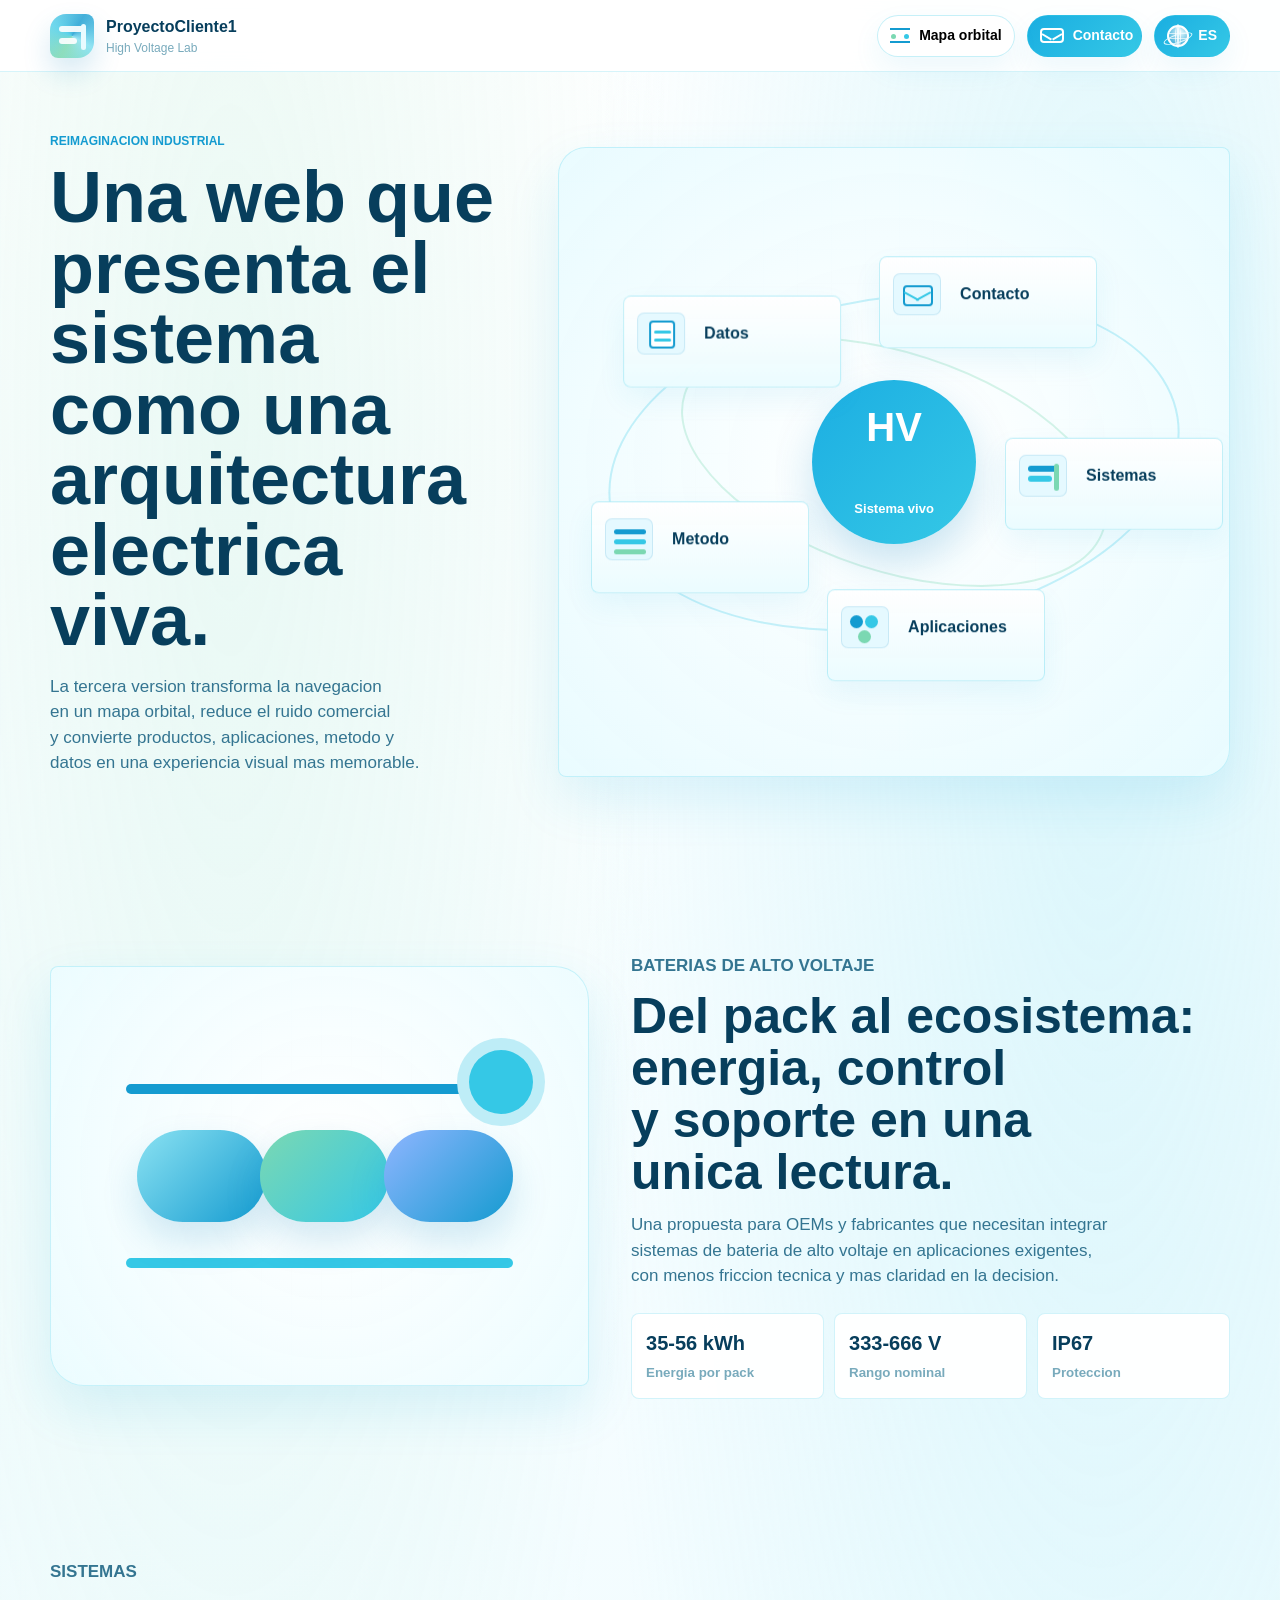
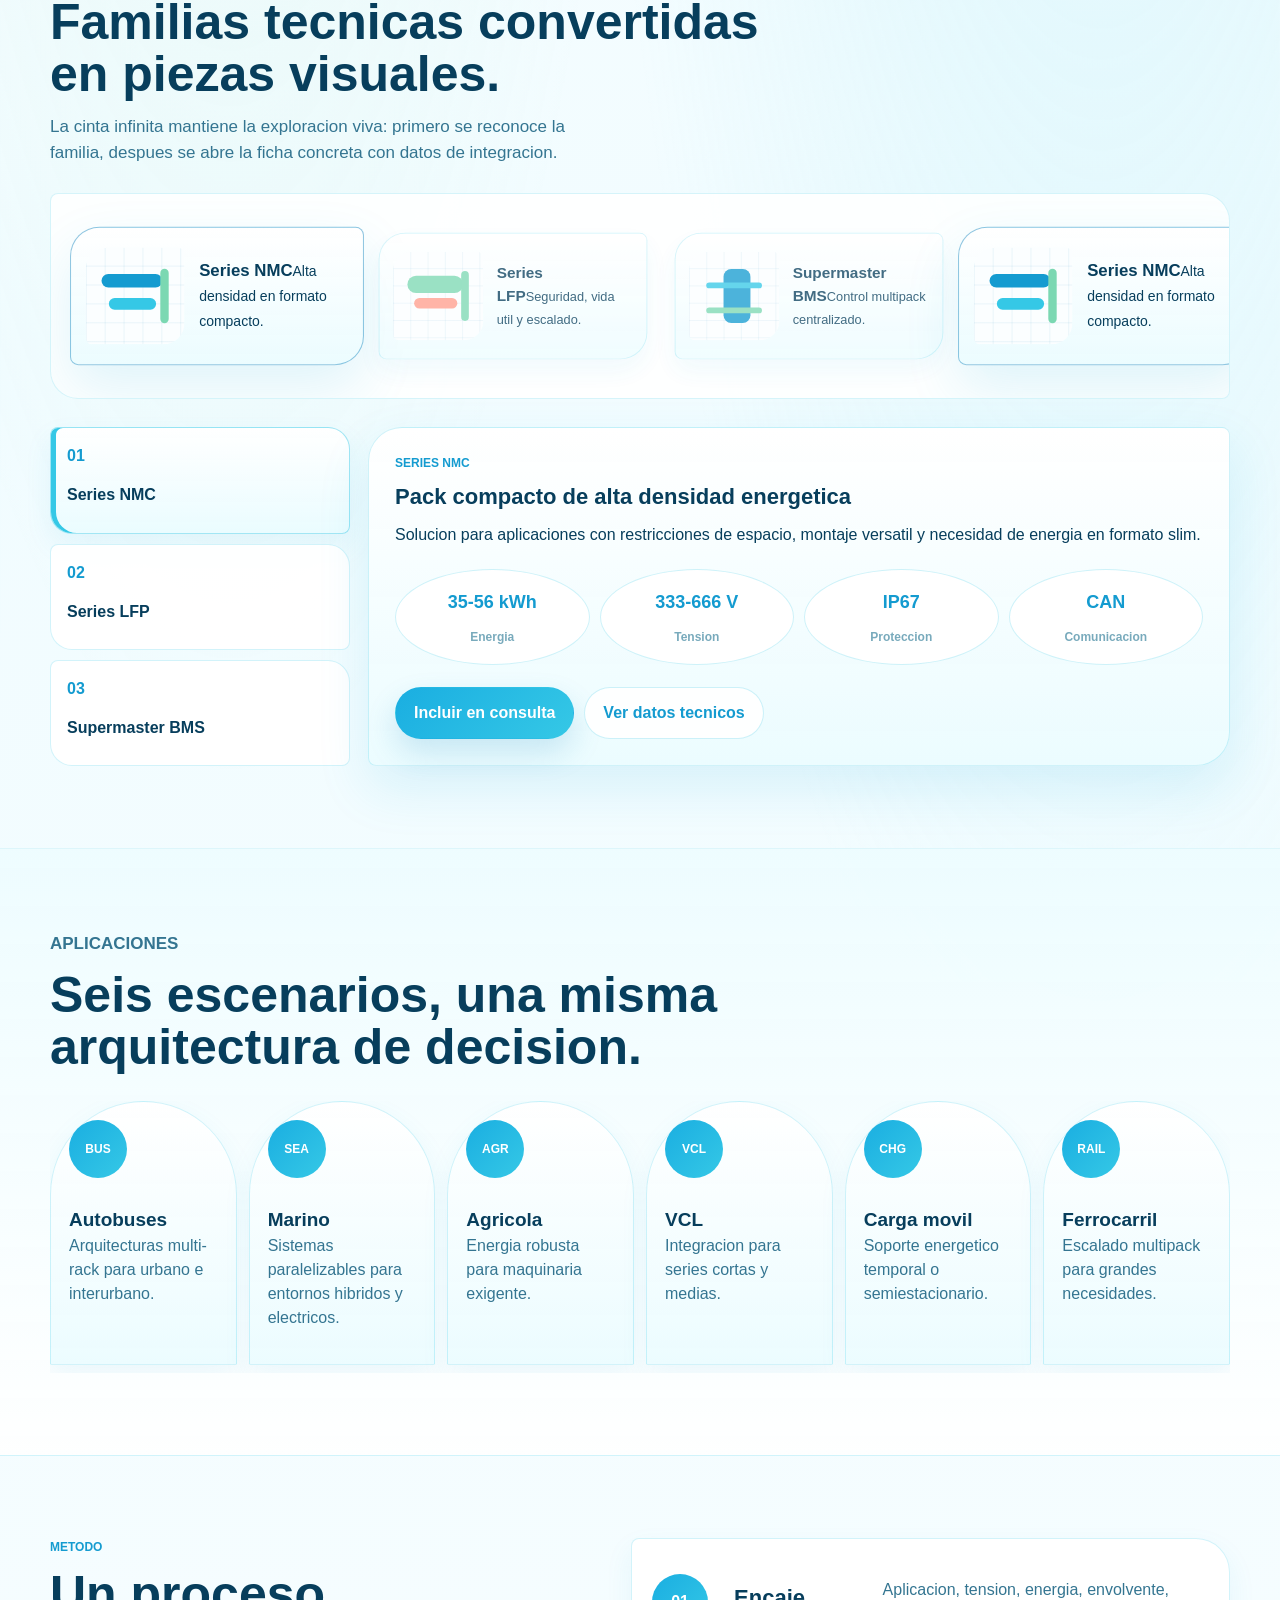
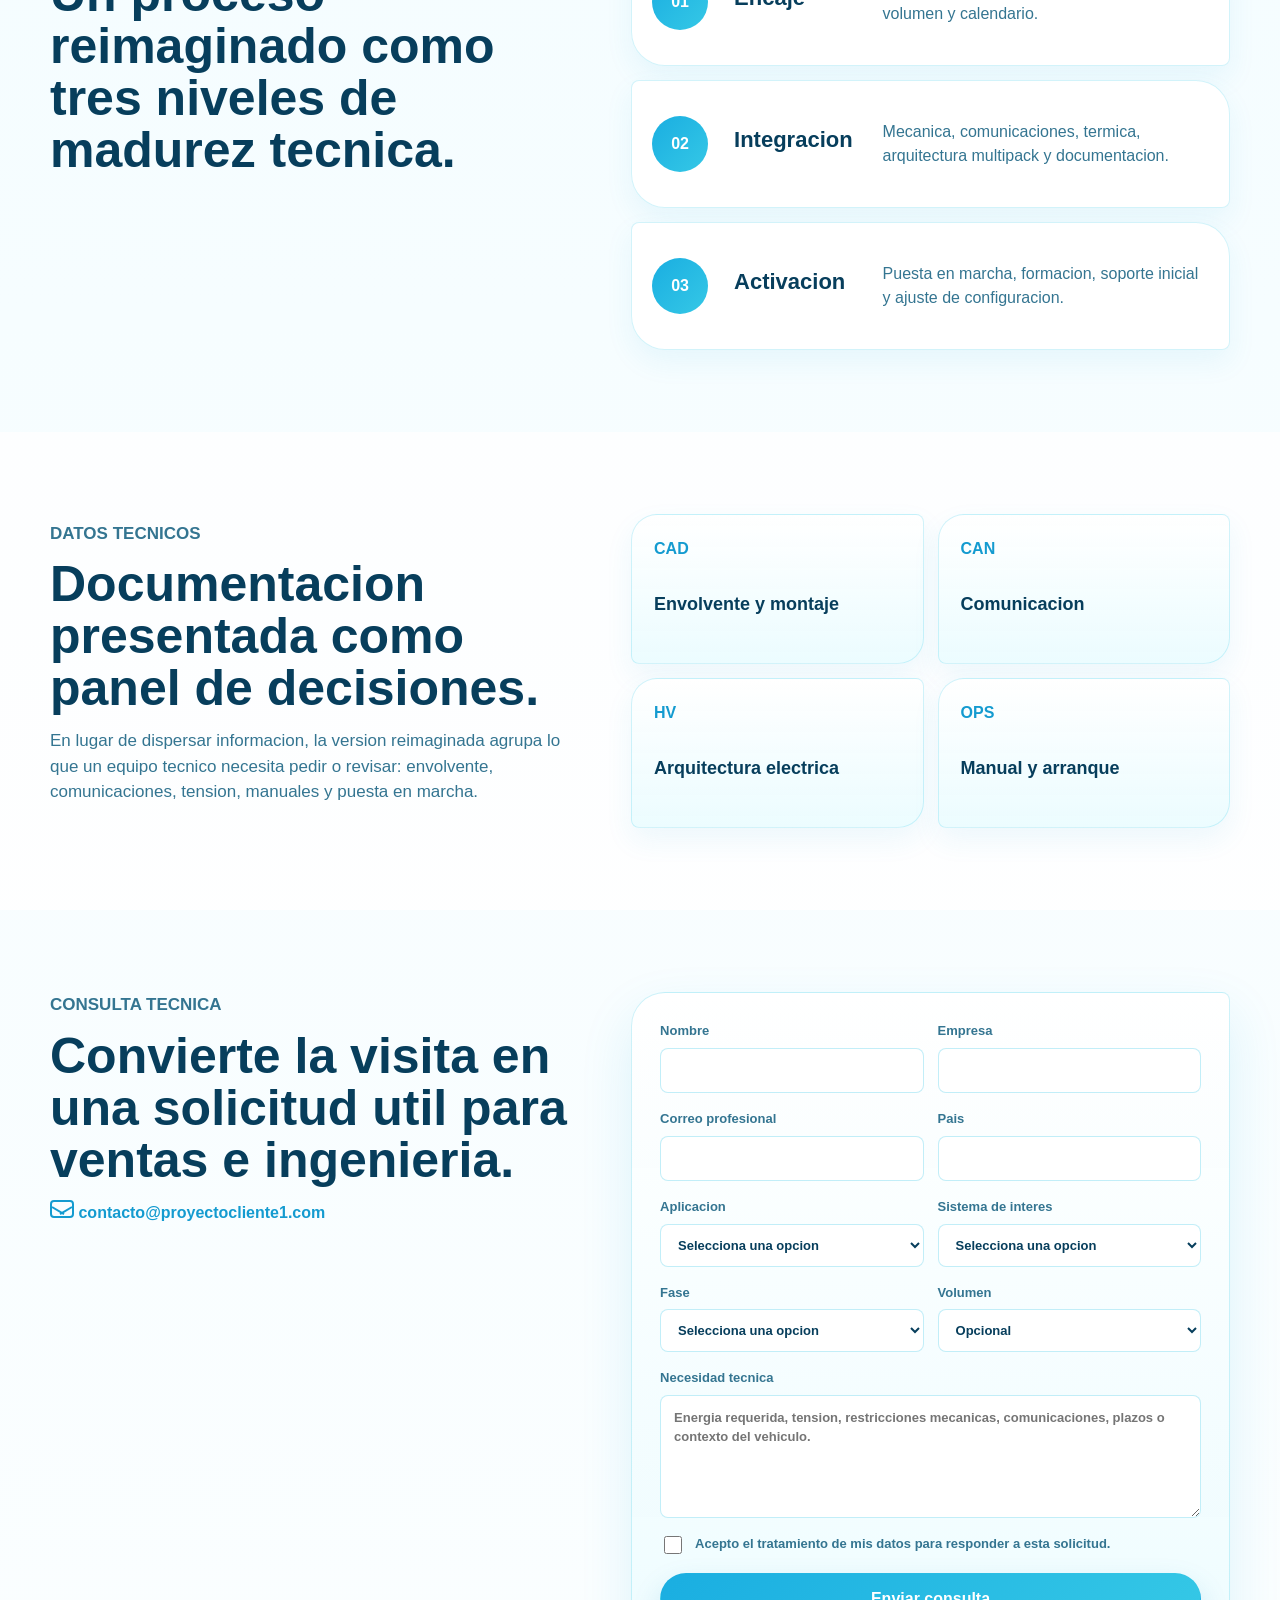
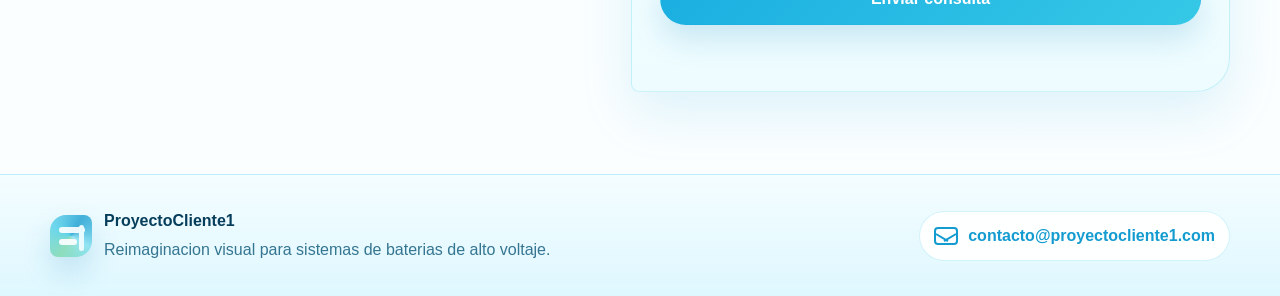
==== index.html @ 1d1fc483 "19/06/2026 - Version 3 WebReimaginacion clara e interactiva Implementacion de la tercera version rei" ====
<!doctype html>
<html lang="es">
  <head>
    <meta charset="utf-8">
    <meta name="viewport" content="width=device-width, initial-scale=1">
    <meta http-equiv="Content-Security-Policy" content="default-src 'self'; base-uri 'none'; object-src 'none'; frame-ancestors 'none'; script-src 'self'; style-src 'self'; img-src 'self' data:; connect-src 'none'; form-action 'self'; upgrade-insecure-requests">
    <meta name="referrer" content="strict-origin-when-cross-origin">
    <title>ProyectoCliente1 | Web reimaginada</title>
    <meta name="description" content="Reimaginacion visual de una web para sistemas de baterias de alto voltaje, aplicaciones industriales y soporte tecnico-comercial.">
    <link rel="stylesheet" href="styles.css">
  </head>
  <body>
    <header class="site-header">
      <a class="brand" href="#inicio" aria-label="ProyectoCliente1 inicio">
        <span class="brand-sigil" aria-hidden="true"><i></i><i></i><i></i></span>
        <span>
          <strong>ProyectoCliente1</strong>
          <small data-i18n="brand.claim">High Voltage Lab</small>
        </span>
      </a>

      <button class="menu-toggle" type="button" aria-expanded="false" aria-controls="main-nav" aria-label="Abrir menu">
        <span></span><span></span><span></span>
      </button>

      <nav id="main-nav" class="main-nav" aria-label="Navegacion principal">
        <div class="map-widget">
          <button class="map-button" type="button" aria-expanded="false" aria-controls="mini-map">
            <span class="map-mark" aria-hidden="true"></span>
            <span data-i18n="nav.map">Mapa orbital</span>
          </button>
          <div id="mini-map" class="mini-map" aria-label="Mapa orbital reducido">
            <span class="mini-core"><strong>HV</strong><small data-i18n="orbit.core">Sistema vivo</small></span>
            <span class="mini-ring" aria-hidden="true"></span>
            <a class="mini-node" href="#sistemas" data-mini="systems">
              <span class="node-icon icon-stack" aria-hidden="true"><i></i><i></i><i></i></span>
              <strong data-i18n="orbit.systems">Sistemas</strong>
              <small data-i18n="orbit.systemsText">Packs, control y energia.</small>
            </a>
            <a class="mini-node" href="#aplicaciones" data-mini="apps">
              <span class="node-icon icon-grid" aria-hidden="true"><i></i><i></i><i></i></span>
              <strong data-i18n="orbit.apps">Aplicaciones</strong>
              <small data-i18n="orbit.appsText">Sectores electrificados.</small>
            </a>
            <a class="mini-node" href="#metodo" data-mini="method">
              <span class="node-icon icon-flow" aria-hidden="true"><i></i><i></i><i></i></span>
              <strong data-i18n="orbit.method">Metodo</strong>
              <small data-i18n="orbit.methodText">Viabilidad e integracion.</small>
            </a>
            <a class="mini-node" href="#documentacion" data-mini="docs">
              <span class="node-icon icon-doc" aria-hidden="true"><i></i><i></i><i></i></span>
              <strong data-i18n="orbit.docs">Datos</strong>
              <small data-i18n="orbit.docsText">CAD, CAN y HV.</small>
            </a>
            <a class="mini-node" href="#contacto" data-mini="contact">
              <span class="node-icon icon-mail" aria-hidden="true"><i></i><i></i><i></i></span>
              <strong data-i18n="orbit.contact">Contacto</strong>
              <small data-i18n="orbit.contactText">Consulta cualificada.</small>
            </a>
          </div>
        </div>

        <a class="nav-mail" href="#contacto" aria-label="Contacto">
          <span class="mail-icon small" aria-hidden="true"></span>
          <span data-i18n="nav.contact">Contacto</span>
        </a>

        <div class="language-widget">
          <button class="language-button" type="button" aria-expanded="false" aria-controls="language-menu" aria-label="Seleccionar idioma">
            <span class="planet-icon" aria-hidden="true"></span>
            <span class="current-lang">ES</span>
          </button>
          <div id="language-menu" class="language-menu" role="menu">
            <button type="button" data-lang="es" role="menuitem">ES Espanol</button>
            <button type="button" data-lang="en" role="menuitem">EN English</button>
            <button type="button" data-lang="eu" role="menuitem">EU Euskara</button>
            <button type="button" data-lang="fr" role="menuitem">FR Francais</button>
          </div>
        </div>
      </nav>
    </header>

    <main>
      <section id="inicio" class="opening">
        <div class="section-shell opening-grid">
          <div class="opening-copy">
            <p class="eyebrow" data-i18n="opening.eyebrow">Reimaginacion industrial</p>
            <h1 data-i18n="opening.title">Una web que presenta el sistema como una arquitectura electrica viva.</h1>
            <p data-i18n="opening.text">La tercera version transforma la navegacion en un mapa orbital, reduce el ruido comercial y convierte productos, aplicaciones, metodo y datos en una experiencia visual mas memorable.</p>
          </div>
          <div class="orbit-map" aria-label="Orbita principal de navegacion">
            <span class="orbit-core"><strong>HV</strong><small data-i18n="orbit.core">Sistema vivo</small></span>
            <span class="orbit-ring ring-one" aria-hidden="true"></span>
            <span class="orbit-ring ring-two" aria-hidden="true"></span>
            <a class="orbit-node" href="#sistemas" data-orbit="systems">
              <span class="node-icon icon-stack" aria-hidden="true"><i></i><i></i><i></i></span>
              <strong data-i18n="orbit.systems">Sistemas</strong>
              <small data-i18n="orbit.systemsText">Packs, control y energia.</small>
            </a>
            <a class="orbit-node" href="#aplicaciones" data-orbit="apps">
              <span class="node-icon icon-grid" aria-hidden="true"><i></i><i></i><i></i></span>
              <strong data-i18n="orbit.apps">Aplicaciones</strong>
              <small data-i18n="orbit.appsText">Sectores electrificados.</small>
            </a>
            <a class="orbit-node" href="#metodo" data-orbit="method">
              <span class="node-icon icon-flow" aria-hidden="true"><i></i><i></i><i></i></span>
              <strong data-i18n="orbit.method">Metodo</strong>
              <small data-i18n="orbit.methodText">Viabilidad e integracion.</small>
            </a>
            <a class="orbit-node" href="#documentacion" data-orbit="docs">
              <span class="node-icon icon-doc" aria-hidden="true"><i></i><i></i><i></i></span>
              <strong data-i18n="orbit.docs">Datos</strong>
              <small data-i18n="orbit.docsText">CAD, CAN y HV.</small>
            </a>
            <a class="orbit-node" href="#contacto" data-orbit="contact">
              <span class="node-icon icon-mail" aria-hidden="true"><i></i><i></i><i></i></span>
              <strong data-i18n="orbit.contact">Contacto</strong>
              <small data-i18n="orbit.contactText">Consulta cualificada.</small>
            </a>
          </div>
        </div>
      </section>

      <section class="hero-lab">
        <div class="section-shell lab-grid">
          <div class="lab-visual" aria-hidden="true">
            <span class="beam beam-a"></span>
            <span class="beam beam-b"></span>
            <span class="cell cell-a"></span>
            <span class="cell cell-b"></span>
            <span class="cell cell-c"></span>
            <span class="control-halo"></span>
          </div>
          <div class="lab-copy">
            <p class="eyebrow" data-i18n="hero.eyebrow">Baterias de alto voltaje</p>
            <h2 data-i18n="hero.title">Del pack al ecosistema: energia, control y soporte en una unica lectura.</h2>
            <p data-i18n="hero.text">Una propuesta para OEMs y fabricantes que necesitan integrar sistemas de bateria de alto voltaje en aplicaciones exigentes, con menos friccion tecnica y mas claridad en la decision.</p>
            <div class="metric-strip">
              <span><strong>35-56 kWh</strong><small data-i18n="metric.energy">Energia por pack</small></span>
              <span><strong>333-666 V</strong><small data-i18n="metric.voltage">Rango nominal</small></span>
              <span><strong>IP67</strong><small data-i18n="metric.protection">Proteccion</small></span>
            </div>
          </div>
        </div>
      </section>

      <section id="sistemas" class="section-shell section-block systems-section">
        <div class="section-heading">
          <p class="eyebrow" data-i18n="systems.eyebrow">Sistemas</p>
          <h2 data-i18n="systems.title">Familias tecnicas convertidas en piezas visuales.</h2>
          <p data-i18n="systems.text">La cinta infinita mantiene la exploracion viva: primero se reconoce la familia, despues se abre la ficha concreta con datos de integracion.</p>
        </div>

        <div class="ribbon-shell">
          <div class="product-ribbon" aria-label="Cinta infinita de sistemas">
            <article class="ribbon-card is-active" data-product="nmc" tabindex="0">
              <span class="ribbon-visual visual-nmc" aria-hidden="true"><i></i><i></i><i></i></span>
              <div><strong>Series NMC</strong><small data-i18n="ribbon.nmc">Alta densidad en formato compacto.</small></div>
            </article>
            <article class="ribbon-card" data-product="lfp" tabindex="0">
              <span class="ribbon-visual visual-lfp" aria-hidden="true"><i></i><i></i><i></i></span>
              <div><strong>Series LFP</strong><small data-i18n="ribbon.lfp">Seguridad, vida util y escalado.</small></div>
            </article>
            <article class="ribbon-card" data-product="bms" tabindex="0">
              <span class="ribbon-visual visual-bms" aria-hidden="true"><i></i><i></i><i></i></span>
              <div><strong>Supermaster BMS</strong><small data-i18n="ribbon.bms">Control multipack centralizado.</small></div>
            </article>
          </div>
        </div>

        <div class="system-console">
          <div class="console-tabs" role="tablist" aria-label="Seleccion de sistema">
            <button class="console-tab is-active" type="button" data-product="nmc"><span>01</span><strong>Series NMC</strong></button>
            <button class="console-tab" type="button" data-product="lfp"><span>02</span><strong>Series LFP</strong></button>
            <button class="console-tab" type="button" data-product="bms"><span>03</span><strong>Supermaster BMS</strong></button>
          </div>
          <article class="console-detail" aria-live="polite">
            <p class="tag" data-product-detail="tag">Series NMC</p>
            <h3 data-product-detail="title">Pack compacto de alta densidad energetica</h3>
            <p data-product-detail="summary">Solucion para aplicaciones con restricciones de espacio, montaje versatil y necesidad de energia en formato slim.</p>
            <div class="spec-orbits" data-product-detail="specs"></div>
            <div class="console-actions">
              <button class="button primary" type="button" data-add-product data-i18n="systems.add">Incluir en consulta</button>
              <a class="button ghost" href="#documentacion" data-i18n="systems.docs">Ver datos tecnicos</a>
            </div>
          </article>
        </div>
      </section>

      <section id="aplicaciones" class="section-block application-wave">
        <div class="section-shell">
          <div class="section-heading">
            <p class="eyebrow" data-i18n="apps.eyebrow">Aplicaciones</p>
            <h2 data-i18n="apps.title">Seis escenarios, una misma arquitectura de decision.</h2>
          </div>
          <div class="application-lanes">
            <article><span>BUS</span><strong data-i18n="apps.busTitle">Autobuses</strong><p data-i18n="apps.busText">Arquitecturas multi-rack para urbano e interurbano.</p></article>
            <article><span>SEA</span><strong data-i18n="apps.seaTitle">Marino</strong><p data-i18n="apps.seaText">Sistemas paralelizables para entornos hibridos y electricos.</p></article>
            <article><span>AGR</span><strong data-i18n="apps.agrTitle">Agricola</strong><p data-i18n="apps.agrText">Energia robusta para maquinaria exigente.</p></article>
            <article><span>VCL</span><strong data-i18n="apps.vclTitle">VCL</strong><p data-i18n="apps.vclText">Integracion para series cortas y medias.</p></article>
            <article><span>CHG</span><strong data-i18n="apps.chargeTitle">Carga movil</strong><p data-i18n="apps.chargeText">Soporte energetico temporal o semiestacionario.</p></article>
            <article><span>RAIL</span><strong data-i18n="apps.railTitle">Ferrocarril</strong><p data-i18n="apps.railText">Escalado multipack para grandes necesidades.</p></article>
          </div>
        </div>
      </section>

      <section id="metodo" class="section-shell section-block method-section">
        <div class="method-copy">
          <p class="eyebrow" data-i18n="method.eyebrow">Metodo</p>
          <h2 data-i18n="method.title">Un proceso reimaginado como tres niveles de madurez tecnica.</h2>
        </div>
        <div class="method-stack">
          <article><span>01</span><h3 data-i18n="method.oneTitle">Encaje</h3><p data-i18n="method.oneText">Aplicacion, tension, energia, envolvente, volumen y calendario.</p></article>
          <article><span>02</span><h3 data-i18n="method.twoTitle">Integracion</h3><p data-i18n="method.twoText">Mecanica, comunicaciones, termica, arquitectura multipack y documentacion.</p></article>
          <article><span>03</span><h3 data-i18n="method.threeTitle">Activacion</h3><p data-i18n="method.threeText">Puesta en marcha, formacion, soporte inicial y ajuste de configuracion.</p></article>
        </div>
      </section>

      <section id="documentacion" class="section-block docs-lab">
        <div class="section-shell docs-grid">
          <div>
            <p class="eyebrow" data-i18n="docs.eyebrow">Datos tecnicos</p>
            <h2 data-i18n="docs.title">Documentacion presentada como panel de decisiones.</h2>
            <p data-i18n="docs.text">En lugar de dispersar informacion, la version reimaginada agrupa lo que un equipo tecnico necesita pedir o revisar: envolvente, comunicaciones, tension, manuales y puesta en marcha.</p>
          </div>
          <div class="data-panel">
            <article><span>CAD</span><strong data-i18n="docs.cad">Envolvente y montaje</strong></article>
            <article><span>CAN</span><strong data-i18n="docs.can">Comunicacion</strong></article>
            <article><span>HV</span><strong data-i18n="docs.hv">Arquitectura electrica</strong></article>
            <article><span>OPS</span><strong data-i18n="docs.ops">Manual y arranque</strong></article>
          </div>
        </div>
      </section>

      <section id="contacto" class="section-shell section-block contact-lab">
        <div class="contact-intro">
          <p class="eyebrow" data-i18n="contact.eyebrow">Consulta tecnica</p>
          <h2 data-i18n="contact.title">Convierte la visita en una solicitud util para ventas e ingenieria.</h2>
          <a class="direct-mail" href="https://mail.google.com/mail/?view=cm&fs=1&to=contacto@proyectocliente1.com&su=Consulta%20tecnica%20ProyectoCliente1" target="_blank" rel="noopener noreferrer" aria-label="Abrir correo directo">
            <span class="mail-icon" aria-hidden="true"></span>
            <span>contacto@proyectocliente1.com</span>
          </a>
        </div>
        <form class="lead-form" action="#" method="post" accept-charset="UTF-8" novalidate>
          <label class="honeypot-field" aria-hidden="true" tabindex="-1"><span>No rellenar</span><input type="text" name="website" autocomplete="off" tabindex="-1"></label>
          <div class="form-row">
            <label><span data-i18n="form.name">Nombre</span><input type="text" name="name" autocomplete="name" minlength="2" maxlength="80" spellcheck="false" required></label>
            <label><span data-i18n="form.company">Empresa</span><input type="text" name="company" autocomplete="organization" minlength="2" maxlength="120" spellcheck="false" required></label>
          </div>
          <div class="form-row">
            <label><span data-i18n="form.email">Correo profesional</span><input type="email" name="email" autocomplete="email" inputmode="email" maxlength="160" spellcheck="false" required></label>
            <label><span data-i18n="form.country">Pais</span><input type="text" name="country" autocomplete="country-name" maxlength="80" spellcheck="false"></label>
          </div>
          <div class="form-row">
            <label><span data-i18n="form.application">Aplicacion</span><select name="application" required><option value="" data-i18n="form.select">Selecciona una opcion</option><option value="bus" data-i18n="option.bus">Autobuses</option><option value="sea" data-i18n="option.sea">Marino</option><option value="agr" data-i18n="option.agr">Agricola</option><option value="vcl" data-i18n="option.vcl">Vehiculos comerciales ligeros</option><option value="charge" data-i18n="option.charge">Carga movil</option><option value="rail" data-i18n="option.rail">Ferrocarril</option><option value="unknown" data-i18n="option.unknown">A definir</option></select></label>
            <label><span data-i18n="form.product">Sistema de interes</span><select name="product" required><option value="" data-i18n="form.select">Selecciona una opcion</option><option value="nmc">Series NMC</option><option value="lfp">Series LFP</option><option value="bms">Supermaster BMS</option><option value="system" data-i18n="option.system">Sistema completo</option><option value="compare" data-i18n="option.compare">Comparar alternativas</option></select></label>
          </div>
          <div class="form-row">
            <label><span data-i18n="form.stage">Fase</span><select name="stage" required><option value="" data-i18n="form.select">Selecciona una opcion</option><option value="quote" data-i18n="option.quote">Presupuesto inicial</option><option value="design" data-i18n="option.design">Diseno de integracion</option><option value="validation" data-i18n="option.validation">Validacion tecnica</option><option value="purchase" data-i18n="option.purchase">Compra o industrializacion</option></select></label>
            <label><span data-i18n="form.volume">Volumen</span><select name="volume"><option value="" data-i18n="form.optional">Opcional</option><option value="prototype" data-i18n="option.prototype">Prototipo</option><option value="short" data-i18n="option.short">Serie corta</option><option value="medium" data-i18n="option.medium">Serie media</option><option value="open" data-i18n="option.open">A definir</option></select></label>
          </div>
          <label><span data-i18n="form.message">Necesidad tecnica</span><textarea name="message" rows="5" maxlength="1400" data-i18n-placeholder="form.placeholder" placeholder="Energia requerida, tension, restricciones mecanicas, comunicaciones, plazos o contexto del vehiculo." spellcheck="true"></textarea></label>
          <label class="check-row"><input type="checkbox" name="privacy" value="accepted" required><span data-i18n="form.privacy">Acepto el tratamiento de mis datos para responder a esta solicitud.</span></label>
          <button class="button primary full" type="submit" data-i18n="form.submit">Enviar consulta</button>
          <p class="form-feedback" role="status" aria-live="polite"></p>
        </form>
      </section>
    </main>

    <footer class="site-footer">
      <div class="section-shell footer-inner">
        <div class="footer-brand"><span class="brand-sigil small" aria-hidden="true"><i></i><i></i><i></i></span><div><strong>ProyectoCliente1</strong><p data-i18n="footer.text">Reimaginacion visual para sistemas de baterias de alto voltaje.</p></div></div>
        <a class="footer-mail" href="https://mail.google.com/mail/?view=cm&fs=1&to=contacto@proyectocliente1.com&su=Consulta%20tecnica%20ProyectoCliente1" target="_blank" rel="noopener noreferrer" aria-label="Contacto directo por correo"><span class="mail-icon" aria-hidden="true"></span><span>contacto@proyectocliente1.com</span></a>
      </div>
    </footer>

    <button class="scroll-top" type="button" aria-label="Volver al inicio">
      <svg viewBox="0 0 24 24" aria-hidden="true" focusable="false"><path d="M12 5l-7 7h4v7h6v-7h4l-7-7z"></path></svg>
    </button>

    <script src="app.js"></script>
  </body>
</html>
---- styles.css ----
:root {
  --ink: #073e5c;
  --ink-soft: #347591;
  --muted: #78aabc;
  --sky: #e8fbff;
  --ice: #fbfeff;
  --white: #ffffff;
  --line: #d2f2fb;
  --cyan: #35c8e6;
  --cyan-2: #8be2f2;
  --blue: #149bd0;
  --mint: #7bd8b2;
  --coral: #ff9d8c;
  --violet: #8fb5ff;
  --shadow: 0 22px 52px rgba(34, 169, 214, 0.13);
  --soft-shadow: 0 12px 28px rgba(34, 169, 214, 0.08);
  --radius: 8px;
}

* {
  box-sizing: border-box;
}

html {
  color-scheme: light;
  scroll-behavior: smooth;
  background: #fbfeff;
  -webkit-font-smoothing: antialiased;
  -moz-osx-font-smoothing: grayscale;
}

body {
  margin: 0;
  color: var(--ink);
  background-color: #fbfeff;
  background:
    radial-gradient(ellipse at 18% 8%, rgba(123, 216, 178, 0.14), transparent 30%),
    radial-gradient(ellipse at 86% 12%, rgba(139, 226, 242, 0.28), transparent 34%),
    linear-gradient(180deg, #ffffff 0%, #f1fcff 38%, #fbfeff 100%);
  font-family: Arial, Helvetica, sans-serif;
  line-height: 1.5;
}

a {
  color: inherit;
  text-decoration: none;
}

button,
input,
select,
textarea {
  font: inherit;
}

.section-shell {
  width: min(1180px, calc(100% - 40px));
  margin: 0 auto;
}

.site-header {
  position: sticky;
  top: 0;
  z-index: 30;
  display: flex;
  align-items: center;
  justify-content: space-between;
  min-height: 72px;
  padding: 0 max(20px, calc((100vw - 1180px) / 2));
  background: rgba(255, 255, 255, 0.94);
  border-bottom: 1px solid rgba(53, 200, 230, 0.2);
  backdrop-filter: blur(18px);
}

.brand,
.main-nav,
.nav-mail,
.map-button,
.language-button,
.footer-brand,
.footer-mail {
  display: inline-flex;
  align-items: center;
}

.brand {
  gap: 12px;
  min-width: 238px;
}

.brand strong,
.brand small {
  display: block;
}

.brand small {
  color: var(--muted);
  font-size: 12px;
}

.brand-sigil {
  position: relative;
  flex: 0 0 44px;
  width: 44px;
  height: 44px;
  overflow: hidden;
  background:
    linear-gradient(135deg, rgba(255, 255, 255, 0.34), transparent),
    conic-gradient(from 210deg, var(--mint), var(--cyan), var(--blue), var(--cyan-2), var(--mint));
  border-radius: 16px 8px 16px 8px;
  box-shadow: 0 14px 28px rgba(21, 133, 189, 0.18);
}

.brand-sigil.small {
  flex-basis: 42px;
  width: 42px;
  height: 42px;
}

.brand-sigil i {
  position: absolute;
  display: block;
  background: rgba(255, 255, 255, 0.9);
  border-radius: 999px;
}

.brand-sigil i:nth-child(1) {
  left: 9px;
  top: 12px;
  width: 26px;
  height: 6px;
}

.brand-sigil i:nth-child(2) {
  left: 9px;
  top: 24px;
  width: 18px;
  height: 6px;
}

.brand-sigil i:nth-child(3) {
  right: 8px;
  top: 10px;
  width: 5px;
  height: 26px;
  background: #e9fbff;
}

.main-nav {
  gap: 12px;
  color: var(--ink-soft);
  font-size: 14px;
  font-weight: 900;
}

.menu-toggle {
  display: none;
  width: 42px;
  height: 42px;
  background: var(--white);
  border: 1px solid var(--line);
  border-radius: var(--radius);
}

.menu-toggle span {
  display: block;
  width: 18px;
  height: 2px;
  margin: 4px auto;
  background: var(--blue);
}

.map-widget,
.language-widget {
  position: relative;
}

.map-button,
.nav-mail,
.language-button {
  gap: 9px;
  min-height: 42px;
  padding: 9px 12px;
  background: rgba(255, 255, 255, 0.92);
  border: 1px solid rgba(53, 200, 230, 0.28);
  border-radius: 999px;
  box-shadow: var(--soft-shadow);
  cursor: pointer;
  font-weight: 900;
}

.nav-mail {
  color: var(--white);
  background: linear-gradient(135deg, #1aaee1, var(--cyan));
}

.map-mark {
  width: 20px;
  height: 15px;
  border: 2px solid var(--blue);
  border-right: 0;
  border-left: 0;
  position: relative;
}

.map-mark::before,
.map-mark::after {
  content: "";
  position: absolute;
  top: 4px;
  width: 5px;
  height: 5px;
  background: var(--mint);
  border-radius: 50%;
}

.map-mark::before {
  left: 1px;
}

.map-mark::after {
  right: 1px;
  background: var(--cyan);
}

.mini-map,
.language-menu {
  position: absolute;
  right: 0;
  top: 50px;
  display: none;
  background: rgba(255, 255, 255, 0.98);
  border: 1px solid rgba(53, 200, 230, 0.22);
  border-radius: var(--radius);
  box-shadow: var(--shadow);
}

.mini-map.is-open,
.language-menu.is-open {
  display: block;
}

.mini-map {
  width: min(520px, calc(100vw - 40px));
  height: 300px;
  overflow: hidden;
  background:
    radial-gradient(ellipse at center, rgba(255, 255, 255, 0.99), rgba(231, 250, 255, 0.98)),
    linear-gradient(90deg, rgba(53, 200, 230, 0.09) 1px, transparent 1px),
    linear-gradient(0deg, rgba(53, 200, 230, 0.09) 1px, transparent 1px);
  background-size: auto, 24px 24px, 24px 24px;
}

.mini-ring,
.orbit-ring {
  position: absolute;
  left: 50%;
  top: 50%;
  border: 2px solid rgba(53, 200, 230, 0.26);
  border-radius: 50%;
  transform: translate(-50%, -50%) rotate(-9deg);
}

.mini-ring {
  width: min(86%, 410px);
  height: 162px;
}

.mini-core,
.orbit-core {
  position: absolute;
  left: 50%;
  top: 50%;
  z-index: 2;
  display: grid;
  place-items: center;
  color: var(--white);
  background: linear-gradient(135deg, #1caee2, var(--cyan));
  border-radius: 50%;
  text-align: center;
  transform: translate(-50%, -50%);
  box-shadow: 0 18px 38px rgba(21, 133, 189, 0.22);
}

.mini-core {
  width: 76px;
  height: 76px;
  padding: 10px;
}

.mini-core strong,
.mini-core small,
.orbit-core strong,
.orbit-core small {
  display: block;
}

.mini-core strong {
  font-size: 22px;
  line-height: 1;
}

.mini-core small {
  font-size: 9px;
  font-weight: 800;
}

.mini-node,
.orbit-node {
  position: absolute;
  z-index: 3;
  left: 50%;
  top: 50%;
  display: grid;
  align-items: center;
  color: var(--ink);
  background: linear-gradient(180deg, rgba(255, 255, 255, 0.99), rgba(235, 252, 255, 0.98));
  border: 1px solid rgba(53, 200, 230, 0.28);
  border-radius: var(--radius);
  box-shadow: var(--soft-shadow);
  transform: translate(-50%, -50%) translate(var(--x, 0), var(--y, 0));
  transition-property: transform, box-shadow, border-color;
  transition-duration: 160ms;
  transition-timing-function: ease-out;
}

.mini-node {
  grid-template-columns: 38px minmax(0, 1fr);
  gap: 8px;
  width: 146px;
  min-height: 58px;
  padding: 8px;
  font-size: 12px;
}

.mini-node small,
.orbit-node small {
  grid-column: 1 / -1;
  max-height: 0;
  overflow: hidden;
  color: var(--ink-soft);
  opacity: 0;
  transition-property: max-height, opacity;
  transition-duration: 160ms;
  transition-timing-function: ease-out;
  font-weight: 700;
}

.mini-node:hover,
.mini-node:focus,
.orbit-node:hover,
.orbit-node:focus {
  border-color: rgba(21, 133, 189, 0.48);
  box-shadow: 0 22px 46px rgba(21, 133, 189, 0.18);
  outline: none;
}

.mini-node:hover,
.mini-node:focus {
  transform: translate(-50%, -50%) translate(var(--x, 0), var(--y, 0)) translateY(-2px) scale(1.03);
}

.orbit-node:hover,
.orbit-node:focus {
  transform: translate(-50%, -50%) translate(var(--x, 0), var(--y, 0)) translateY(-5px) scale(1.04);
}

.mini-node:hover small,
.mini-node:focus small {
  max-height: 46px;
  opacity: 1;
}

.orbit-node:hover small,
.orbit-node:focus small {
  max-height: 62px;
  opacity: 1;
}

.node-icon {
  position: relative;
  display: block;
  width: 48px;
  height: 42px;
  overflow: hidden;
  background: #e5f9ff;
  border: 1px solid rgba(21, 133, 189, 0.14);
  border-radius: 7px;
}

.mini-node .node-icon {
  width: 38px;
  height: 34px;
}

.node-icon i {
  position: absolute;
  display: block;
  border-radius: 999px;
}

.icon-stack i:nth-child(1) { left: 8px; top: 10px; width: 31px; height: 6px; background: var(--blue); }
.icon-stack i:nth-child(2) { left: 8px; top: 20px; width: 24px; height: 6px; background: var(--cyan); }
.icon-stack i:nth-child(3) { right: 7px; top: 8px; width: 5px; height: 27px; background: var(--mint); }
.icon-grid i { width: 13px; height: 13px; background: var(--blue); }
.icon-grid i:nth-child(1) { left: 8px; top: 8px; }
.icon-grid i:nth-child(2) { left: 23px; top: 8px; background: var(--cyan); }
.icon-grid i:nth-child(3) { left: 16px; top: 23px; background: var(--mint); }
.icon-flow i { left: 8px; width: 32px; height: 5px; background: var(--blue); }
.icon-flow i:nth-child(1) { top: 10px; }
.icon-flow i:nth-child(2) { top: 20px; background: var(--cyan); }
.icon-flow i:nth-child(3) { top: 30px; background: var(--mint); }
.icon-doc i:nth-child(1) { left: 11px; top: 7px; width: 26px; height: 28px; background: var(--white); border: 2px solid var(--blue); border-radius: 4px; }
.icon-doc i:nth-child(2), .icon-doc i:nth-child(3) { left: 16px; width: 17px; height: 3px; background: var(--cyan); }
.icon-doc i:nth-child(2) { top: 17px; }
.icon-doc i:nth-child(3) { top: 25px; }
.icon-mail i:nth-child(1) { left: 9px; top: 11px; width: 30px; height: 21px; border: 2px solid var(--blue); border-radius: 4px; }
.icon-mail i:nth-child(2), .icon-mail i:nth-child(3) { top: 17px; width: 17px; height: 2px; background: var(--cyan); }
.icon-mail i:nth-child(2) { left: 10px; transform: rotate(28deg); transform-origin: left center; }
.icon-mail i:nth-child(3) { right: 9px; transform: rotate(-28deg); transform-origin: right center; }

.language-button {
  color: var(--white);
  background: linear-gradient(135deg, #1aaee1, var(--cyan));
}

.planet-icon {
  position: relative;
  width: 22px;
  height: 22px;
  background:
    linear-gradient(90deg, transparent 45%, rgba(255, 255, 255, 0.78) 46% 54%, transparent 55%),
    linear-gradient(0deg, transparent 32%, rgba(255, 255, 255, 0.66) 33% 38%, transparent 39% 61%, rgba(255, 255, 255, 0.66) 62% 67%, transparent 68%),
    radial-gradient(circle at 62% 30%, #e8fbff, var(--blue));
  border: 2px solid var(--white);
  border-radius: 50%;
}

.planet-icon::before,
.planet-icon::after {
  content: "";
  position: absolute;
  border-radius: 50%;
}

.planet-icon::before {
  left: -6px;
  right: -6px;
  top: 7px;
  height: 7px;
  border: 1px solid rgba(232, 251, 255, 0.95);
  transform: rotate(-18deg);
}

.planet-icon::after {
  inset: -3px 6px;
  border: 1px solid rgba(255, 255, 255, 0.8);
}

.language-menu {
  min-width: 170px;
  padding: 8px;
}

.language-menu button {
  width: 100%;
  min-height: 38px;
  padding: 9px 12px;
  color: var(--ink-soft);
  background: transparent;
  border: 0;
  border-radius: 7px;
  cursor: pointer;
  text-align: left;
  font-weight: 900;
}

.language-menu button:hover,
.language-menu button:focus {
  background: var(--sky);
  outline: none;
}

.opening {
  padding: 42px 0 64px;
}

.opening-grid {
  display: grid;
  grid-template-columns: minmax(320px, 0.7fr) minmax(560px, 1fr);
  gap: 38px;
  align-items: center;
}

.opening-copy {
  padding: 18px 0;
}

.eyebrow {
  margin: 0 0 12px;
  color: var(--blue);
  font-size: 12px;
  font-weight: 900;
  letter-spacing: 0;
  text-transform: uppercase;
}

h1, h2, h3, p {
  margin-top: 0;
}

h1 {
  margin-bottom: 18px;
  font-size: clamp(42px, 6vw, 72px);
  line-height: 0.98;
}

h2 {
  margin-bottom: 14px;
  font-size: clamp(31px, 4vw, 50px);
  line-height: 1.04;
}

h3 {
  margin-bottom: 10px;
  font-size: 22px;
}

h1, h2, h3, .opening-copy p, .lab-copy p, .section-heading p {
  text-wrap: balance;
}

.opening-copy p:not(.eyebrow),
.lab-copy p,
.section-heading p,
.docs-grid p,
.contact-intro p {
  color: var(--ink-soft);
  font-size: 17px;
}

.orbit-map {
  position: relative;
  min-height: min(70vh, 660px);
  overflow: hidden;
  background:
    radial-gradient(ellipse at center, rgba(255,255,255,0.99), rgba(232,251,255,0.95)),
    linear-gradient(90deg, rgba(53, 200, 230, 0.08) 1px, transparent 1px),
    linear-gradient(0deg, rgba(53, 200, 230, 0.08) 1px, transparent 1px);
  background-size: auto, 34px 34px, 34px 34px;
  border: 1px solid rgba(53, 200, 230, 0.22);
  border-radius: 28px 8px 28px 8px;
  box-shadow: var(--shadow);
}

.ring-one {
  width: min(86%, 760px);
  height: 330px;
}

.ring-two {
  width: min(66%, 560px);
  height: 220px;
  transform: translate(-50%, -50%) rotate(18deg);
  border-color: rgba(123, 216, 178, 0.3);
}

.orbit-core {
  width: 164px;
  height: 164px;
}

.orbit-core strong {
  font-size: 40px;
  line-height: 1;
}

.orbit-core small {
  font-size: 13px;
  font-weight: 900;
}

.orbit-node {
  grid-template-columns: 56px minmax(0, 1fr);
  gap: 11px;
  width: 218px;
  min-height: 92px;
  padding: 13px;
}

.hero-lab,
.application-wave,
.docs-lab {
  padding: 78px 0;
}

.lab-grid,
.docs-grid,
.contact-lab,
.method-section {
  display: grid;
  grid-template-columns: minmax(360px, 0.9fr) minmax(0, 1fr);
  gap: 42px;
  align-items: center;
}

.lab-visual {
  position: relative;
  min-height: 420px;
  overflow: hidden;
  background:
    radial-gradient(circle at 52% 48%, rgba(255,255,255,0.99), rgba(235,252,255,0.94)),
    linear-gradient(90deg, rgba(53, 200, 230, 0.08) 1px, transparent 1px),
    linear-gradient(0deg, rgba(53, 200, 230, 0.08) 1px, transparent 1px);
  background-size: auto, 30px 30px, 30px 30px;
  border: 1px solid rgba(53, 200, 230, 0.22);
  border-radius: 8px 34px 8px 34px;
  box-shadow: var(--shadow);
}

.beam,
.cell,
.control-halo {
  position: absolute;
  display: block;
  border-radius: 999px;
}

.beam {
  left: 14%;
  width: 72%;
  height: 10px;
  background: var(--blue);
}

.beam-a { top: 28%; }
.beam-b { bottom: 28%; background: var(--cyan); }
.cell {
  top: 39%;
  width: 24%;
  height: 22%;
  background: linear-gradient(135deg, var(--cyan-2), var(--blue));
  box-shadow: 0 18px 36px rgba(21, 133, 189, 0.18);
}
.cell-a { left: 16%; }
.cell-b { left: 39%; background: linear-gradient(135deg, var(--mint), var(--cyan)); }
.cell-c { left: 62%; background: linear-gradient(135deg, var(--violet), var(--blue)); }
.control-halo {
  right: 8%;
  top: 17%;
  width: 88px;
  height: 88px;
  border: 12px solid rgba(255,255,255,0.68);
  background: var(--cyan);
}

.metric-strip {
  display: grid;
  grid-template-columns: repeat(3, minmax(0, 1fr));
  gap: 10px;
  margin-top: 24px;
}

.metric-strip span {
  display: grid;
  gap: 4px;
  min-height: 86px;
  padding: 14px;
  background: rgba(255,255,255,0.94);
  border: 1px solid rgba(53, 200, 230, 0.22);
  border-radius: var(--radius);
}

.metric-strip strong {
  font-size: 20px;
}

.metric-strip small {
  color: var(--muted);
  font-weight: 800;
}

.section-block {
  padding: 82px 0;
}

.section-heading {
  max-width: 820px;
  margin-bottom: 28px;
}

.ribbon-shell {
  overflow: hidden;
  margin-bottom: 28px;
  padding: 18px;
  background: rgba(255,255,255,0.88);
  border: 1px solid rgba(53, 200, 230, 0.2);
  border-radius: 8px 28px 8px 28px;
}

.product-ribbon {
  display: flex;
  gap: 16px;
  width: max-content;
  padding: 18px 8px;
  animation: ribbonMove 20s linear infinite;
  will-change: transform;
}

.ribbon-shell:hover .product-ribbon,
.ribbon-shell:focus-within .product-ribbon,
.product-ribbon.is-paused {
  animation-play-state: paused;
}

.ribbon-card {
  flex: 0 0 280px;
  display: grid;
  grid-template-columns: 94px 1fr;
  gap: 14px;
  align-items: center;
  min-height: 132px;
  padding: 14px;
  background: linear-gradient(180deg, rgba(255,255,255,0.99), rgba(235,252,255,0.96));
  border: 1px solid rgba(53, 200, 230, 0.24);
  border-radius: 28px 8px 28px 8px;
  box-shadow: var(--soft-shadow);
  cursor: pointer;
  opacity: 0.76;
  transform: scale(0.96);
  transition-property: transform, opacity, border-color, box-shadow;
  transition-duration: 170ms;
  transition-timing-function: ease-out;
}

.ribbon-card.is-active,
.ribbon-card:hover,
.ribbon-card:focus {
  opacity: 1;
  border-color: rgba(21, 133, 189, 0.46);
  box-shadow: var(--shadow);
  outline: none;
  transform: scale(1.05);
}

.ribbon-visual {
  position: relative;
  height: 92px;
  background:
    linear-gradient(90deg, rgba(21, 133, 189, 0.08) 1px, transparent 1px),
    linear-gradient(0deg, rgba(21, 133, 189, 0.08) 1px, transparent 1px),
    var(--ice);
  background-size: 18px 18px;
  border-radius: 20px 6px 20px 6px;
}

.ribbon-visual i {
  position: absolute;
  display: block;
  border-radius: 999px;
}

.visual-nmc i:nth-child(1), .visual-lfp i:nth-child(1) { left: 15px; top: 25px; width: 58px; height: 13px; background: var(--blue); }
.visual-nmc i:nth-child(2), .visual-lfp i:nth-child(2) { left: 22px; top: 48px; width: 45px; height: 11px; background: var(--cyan); }
.visual-nmc i:nth-child(3), .visual-lfp i:nth-child(3) { right: 15px; top: 20px; width: 8px; height: 52px; background: var(--mint); }
.visual-lfp i:nth-child(1) { background: var(--mint); height: 18px; }
.visual-lfp i:nth-child(2) { background: var(--coral); }
.visual-bms i:nth-child(1) { left: 36px; top: 18px; width: 28px; height: 56px; background: var(--blue); border-radius: 8px; }
.visual-bms i:nth-child(2), .visual-bms i:nth-child(3) { left: 18px; width: 58px; height: 6px; background: var(--cyan); }
.visual-bms i:nth-child(2) { top: 32px; }
.visual-bms i:nth-child(3) { top: 58px; background: var(--mint); }

@keyframes ribbonMove {
  from { transform: translateX(0); }
  to { transform: translateX(calc(-50% - 8px)); }
}

.system-console {
  display: grid;
  grid-template-columns: 300px minmax(0, 1fr);
  gap: 18px;
}

.console-tabs {
  display: grid;
  gap: 10px;
}

.console-tab {
  display: grid;
  gap: 6px;
  min-height: 96px;
  padding: 16px;
  color: var(--ink);
  background: rgba(255,255,255,0.94);
  border: 1px solid rgba(53, 200, 230, 0.22);
  border-radius: 8px 22px 8px 22px;
  cursor: pointer;
  text-align: left;
  font-weight: 900;
}

.console-tab span {
  color: var(--blue);
}

.console-tab.is-active {
  background: linear-gradient(180deg, rgba(255,255,255,1), rgba(234,252,255,0.98));
  border-color: rgba(53, 200, 230, 0.46);
  box-shadow: inset 5px 0 0 var(--cyan), var(--soft-shadow);
}

.console-detail {
  padding: 26px;
  background: linear-gradient(180deg, rgba(255,255,255,0.99), rgba(235,252,255,0.97));
  border: 1px solid rgba(53, 200, 230, 0.23);
  border-radius: 34px 8px 34px 8px;
  box-shadow: var(--shadow);
}

.tag {
  margin-bottom: 8px;
  color: var(--blue);
  font-size: 12px;
  font-weight: 900;
  text-transform: uppercase;
}

.spec-orbits {
  display: grid;
  grid-template-columns: repeat(4, minmax(0, 1fr));
  gap: 10px;
  margin: 22px 0;
}

.spec-pill {
  display: grid;
  place-items: center;
  min-height: 96px;
  padding: 12px;
  background: rgba(255,255,255,0.98);
  border: 1px solid rgba(53, 200, 230, 0.24);
  border-radius: 50%;
  text-align: center;
}

.spec-pill strong,
.spec-pill span {
  display: block;
}

.spec-pill strong {
  color: var(--blue);
  font-size: 18px;
}

.spec-pill span {
  color: var(--muted);
  font-size: 12px;
  font-weight: 800;
}

.button {
  display: inline-flex;
  align-items: center;
  justify-content: center;
  min-height: 48px;
  padding: 13px 18px;
  border: 1px solid transparent;
  border-radius: 999px;
  cursor: pointer;
  font-weight: 900;
}

.button.primary {
  color: var(--white);
  background: linear-gradient(135deg, #1aaee1, var(--cyan));
  box-shadow: 0 14px 30px rgba(21, 133, 189, 0.18);
}

.button.ghost {
  color: var(--blue);
  background: rgba(255,255,255,0.92);
  border-color: rgba(53, 200, 230, 0.25);
}

.button.full {
  width: 100%;
}

.console-actions {
  display: flex;
  flex-wrap: wrap;
  gap: 10px;
}

.application-wave {
  background:
    linear-gradient(180deg, rgba(237,252,255,0.88), rgba(255,255,255,0.94));
  border-top: 1px solid rgba(53, 200, 230, 0.16);
  border-bottom: 1px solid rgba(53, 200, 230, 0.16);
}

.application-lanes {
  display: grid;
  grid-template-columns: repeat(6, minmax(160px, 1fr));
  gap: 12px;
  overflow-x: auto;
  padding-bottom: 8px;
}

.application-lanes article {
  min-height: 250px;
  padding: 18px;
  background: linear-gradient(180deg, rgba(255,255,255,0.98), rgba(235,252,255,0.95));
  border: 1px solid rgba(53, 200, 230, 0.22);
  border-radius: 999px 999px 20px 20px;
  box-shadow: var(--soft-shadow);
}

.application-lanes span {
  display: inline-grid;
  place-items: center;
  width: 58px;
  height: 58px;
  margin-bottom: 28px;
  color: var(--white);
  background: linear-gradient(135deg, #1aaee1, var(--cyan));
  border-radius: 50%;
  font-size: 12px;
  font-weight: 900;
}

.application-lanes strong {
  display: block;
  font-size: 19px;
}

.application-lanes p {
  color: var(--ink-soft);
}

.method-copy {
  align-self: start;
}

.method-stack {
  display: grid;
  gap: 14px;
}

.method-stack article {
  display: grid;
  grid-template-columns: 64px 0.4fr 1fr;
  gap: 18px;
  align-items: center;
  min-height: 128px;
  padding: 20px;
  background: rgba(255,255,255,0.94);
  border: 1px solid rgba(53, 200, 230, 0.22);
  border-radius: 8px 34px 8px 34px;
  box-shadow: var(--soft-shadow);
}

.method-stack span {
  display: grid;
  place-items: center;
  width: 56px;
  height: 56px;
  color: var(--white);
  background: linear-gradient(135deg, #1aaee1, var(--cyan));
  border-radius: 50%;
  font-weight: 900;
}

.method-stack p {
  color: var(--ink-soft);
  margin: 0;
}

.docs-lab {
  background: rgba(255,255,255,0.82);
}

.data-panel {
  display: grid;
  grid-template-columns: repeat(2, minmax(0, 1fr));
  gap: 14px;
}

.data-panel article {
  min-height: 150px;
  padding: 22px;
  background: linear-gradient(180deg, rgba(255,255,255,0.99), rgba(235,252,255,0.96));
  border: 1px solid rgba(53, 200, 230, 0.22);
  border-radius: 26px 8px 26px 8px;
  box-shadow: var(--soft-shadow);
}

.data-panel span {
  display: block;
  margin-bottom: 30px;
  color: var(--blue);
  font-weight: 900;
}

.data-panel strong {
  font-size: 18px;
}

.contact-lab {
  align-items: start;
}

.direct-mail,
.footer-mail {
  gap: 10px;
  margin-top: 18px;
  color: var(--blue);
  font-weight: 900;
}

.mail-icon {
  position: relative;
  display: inline-block;
  flex: 0 0 24px;
  width: 24px;
  height: 18px;
  border: 2px solid currentColor;
  border-radius: 4px;
}

.mail-icon::before,
.mail-icon::after {
  content: "";
  position: absolute;
  top: 4px;
  width: 14px;
  height: 2px;
  background: currentColor;
}

.mail-icon::before {
  left: 0;
  transform: rotate(31deg);
  transform-origin: left center;
}

.mail-icon::after {
  right: 0;
  transform: rotate(-31deg);
  transform-origin: right center;
}

.mail-icon.small {
  color: var(--white);
  width: 20px;
  height: 15px;
}

.mail-icon.small::before,
.mail-icon.small::after {
  top: 3px;
  width: 11px;
}

.lead-form {
  display: grid;
  gap: 16px;
  padding: 28px;
  background: linear-gradient(180deg, rgba(255,255,255,0.99), rgba(237,252,255,0.98));
  border: 1px solid rgba(53, 200, 230, 0.24);
  border-radius: 34px 8px 34px 8px;
  box-shadow: var(--shadow);
}

.honeypot-field {
  position: absolute;
  width: 1px;
  height: 1px;
  overflow: hidden;
  clip: rect(0 0 0 0);
  clip-path: inset(50%);
  white-space: nowrap;
}

.form-row {
  display: grid;
  grid-template-columns: repeat(2, minmax(0, 1fr));
  gap: 14px;
}

label {
  display: grid;
  gap: 7px;
  color: var(--ink-soft);
  font-size: 13px;
  font-weight: 900;
}

input,
select,
textarea {
  width: 100%;
  padding: 12px 13px;
  color: var(--ink);
  background: #ffffff;
  border: 1px solid rgba(53, 200, 230, 0.3);
  border-radius: var(--radius);
  color-scheme: light;
}

textarea {
  resize: vertical;
}

input:focus,
select:focus,
textarea:focus {
  border-color: var(--cyan);
  outline: 3px solid rgba(25, 184, 216, 0.2);
}

.check-row {
  display: flex;
  align-items: flex-start;
  gap: 10px;
}

.check-row input {
  width: 18px;
  height: 18px;
  margin-top: 2px;
  accent-color: var(--blue);
}

.form-feedback {
  min-height: 22px;
  margin: 0;
  color: var(--blue);
  font-weight: 900;
}

.site-footer {
  padding: 34px 0;
  background: linear-gradient(180deg, rgba(244,253,255,0.98), rgba(221,247,255,0.96));
  border-top: 1px solid rgba(53, 200, 230, 0.22);
}

.footer-inner {
  display: flex;
  align-items: center;
  justify-content: space-between;
  gap: 24px;
}

.footer-brand {
  gap: 12px;
}

.footer-inner p {
  margin: 5px 0 0;
  color: var(--ink-soft);
}

.footer-mail {
  margin-top: 0;
  padding: 12px 14px;
  background: rgba(255,255,255,0.94);
  border: 1px solid rgba(53, 200, 230, 0.22);
  border-radius: 999px;
}

.scroll-top {
  position: fixed;
  right: 22px;
  bottom: 22px;
  z-index: 40;
  display: grid;
  place-items: center;
  width: 48px;
  height: 48px;
  color: var(--white);
  background: linear-gradient(135deg, var(--blue), var(--cyan));
  border: 1px solid rgba(255,255,255,0.4);
  border-radius: 50%;
  box-shadow: 0 18px 34px rgba(21, 133, 189, 0.24);
  cursor: pointer;
  opacity: 0;
  pointer-events: none;
  transform: translateY(14px) scale(0.94);
  transition-property: opacity, transform, box-shadow;
  transition-duration: 170ms;
  transition-timing-function: ease-out;
}

.scroll-top.is-visible {
  opacity: 1;
  pointer-events: auto;
  transform: translateY(0) scale(1);
}

.scroll-top:hover,
.scroll-top:focus {
  box-shadow: 0 22px 42px rgba(21, 133, 189, 0.32);
  outline: 3px solid rgba(25, 184, 216, 0.2);
}

.scroll-top svg {
  width: 24px;
  height: 24px;
  fill: currentColor;
}

@media (max-width: 1040px) {
  .menu-toggle {
    display: block;
  }

  .main-nav {
    position: absolute;
    top: 72px;
    right: 20px;
    left: 20px;
    display: none;
    flex-direction: column;
    align-items: stretch;
    padding: 14px;
    background: rgba(255,255,255,0.96);
    border: 1px solid var(--line);
    border-radius: var(--radius);
    box-shadow: var(--shadow);
  }

  .main-nav.is-open {
    display: flex;
  }

  .map-widget,
  .map-button,
  .nav-mail,
  .language-widget,
  .language-button {
    width: 100%;
    justify-content: center;
  }

  .mini-map,
  .language-menu {
    position: static;
    width: 100%;
    margin-top: 8px;
  }

  .opening-grid,
  .lab-grid,
  .docs-grid,
  .contact-lab,
  .method-section,
  .system-console {
    grid-template-columns: 1fr;
  }

  .opening-grid {
    gap: 26px;
  }

  .application-lanes {
    grid-template-columns: repeat(3, minmax(190px, 1fr));
  }
}

@media (max-width: 680px) {
  .section-shell {
    width: min(100% - 28px, 1180px);
  }

  .site-header {
    padding: 0 14px;
  }

  .brand {
    min-width: 0;
  }

  .brand small {
    display: none;
  }

  h1 {
    font-size: 42px;
  }

  h2 {
    font-size: 31px;
  }

  .orbit-map {
    min-height: 560px;
  }

  .orbit-node {
    width: 158px;
    grid-template-columns: 42px minmax(0, 1fr);
  }

  .node-icon {
    width: 42px;
    height: 36px;
  }

  .metric-strip,
  .form-row,
  .spec-orbits,
  .data-panel {
    grid-template-columns: 1fr;
  }

  .method-stack article {
    grid-template-columns: 1fr;
  }

  .application-lanes {
    grid-template-columns: 1fr;
    overflow: visible;
  }

  .footer-inner {
    align-items: flex-start;
    flex-direction: column;
  }
}

@media (prefers-color-scheme: dark) {
  html,
  body {
    color-scheme: light;
    color: var(--ink);
    background-color: #fbfeff;
  }

  body {
    background:
      radial-gradient(ellipse at 18% 8%, rgba(123, 216, 178, 0.14), transparent 30%),
      radial-gradient(ellipse at 86% 12%, rgba(139, 226, 242, 0.28), transparent 34%),
      linear-gradient(180deg, #ffffff 0%, #f1fcff 38%, #fbfeff 100%);
  }

  .site-header,
  .mini-map,
  .language-menu,
  .ribbon-shell,
  .metric-strip span,
  .console-tab,
  .method-stack article,
  .footer-mail {
    background-color: rgba(255, 255, 255, 0.96);
  }

  input,
  select,
  textarea {
    color: var(--ink);
    background-color: #ffffff;
    border-color: rgba(53, 200, 230, 0.3);
  }
}
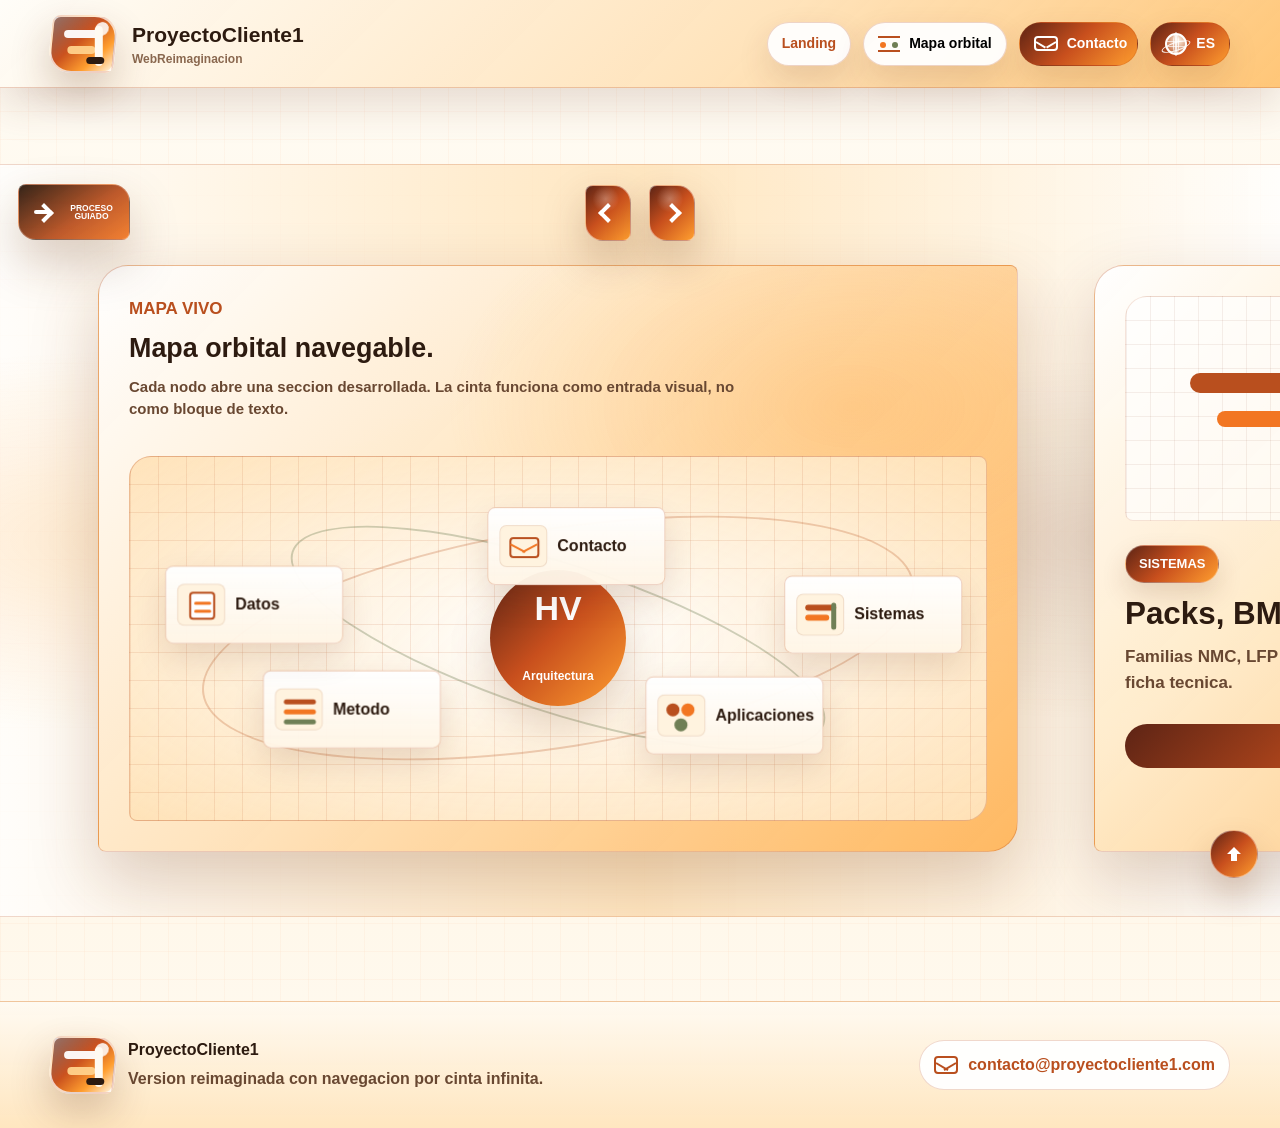
==== commit 3d950239: "23/06/2026 - Version 3 WebReimaginacion landing infinita y endurecimiento integral Refinamiento de l" ====
--- a/index.html
+++ b/index.html
@@ -3,70 +3,46 @@
   <head>
     <meta charset="utf-8">
     <meta name="viewport" content="width=device-width, initial-scale=1">
-    <meta http-equiv="Content-Security-Policy" content="default-src 'self'; base-uri 'none'; object-src 'none'; frame-ancestors 'none'; script-src 'self'; style-src 'self'; img-src 'self' data:; connect-src 'none'; form-action 'self'; upgrade-insecure-requests">
+    <meta http-equiv="Content-Security-Policy" content="default-src 'self'; base-uri 'none'; object-src 'none'; frame-ancestors 'none'; script-src 'self'; style-src 'self'; img-src 'self' data:; font-src 'self'; connect-src 'self'; form-action 'self'; child-src 'none'; worker-src 'none'; media-src 'none'; manifest-src 'none'; upgrade-insecure-requests">
     <meta name="referrer" content="strict-origin-when-cross-origin">
-    <title>ProyectoCliente1 | Web reimaginada</title>
-    <meta name="description" content="Reimaginacion visual de una web para sistemas de baterias de alto voltaje, aplicaciones industriales y soporte tecnico-comercial.">
+    <title>ProyectoCliente1 | WebReimaginacion</title>
+    <meta name="description" content="Landing reimaginada para ProyectoCliente1 con cinta infinita de secciones, navegacion orbital y acceso a paginas tecnicas desarrolladas.">
     <link rel="stylesheet" href="styles.css">
   </head>
-  <body>
+  <body data-page="landing">
     <header class="site-header">
-      <a class="brand" href="#inicio" aria-label="ProyectoCliente1 inicio">
-        <span class="brand-sigil" aria-hidden="true"><i></i><i></i><i></i></span>
-        <span>
+      <a class="brand" href="index.html" aria-label="ProyectoCliente1 inicio">
+        <span class="brand-sigil" aria-hidden="true"><span></span><span></span><span></span><span></span></span>
+        <span class="brand-copy">
           <strong>ProyectoCliente1</strong>
-          <small data-i18n="brand.claim">High Voltage Lab</small>
+          <small data-i18n="brand.claim">WebReimaginacion</small>
         </span>
       </a>
 
-      <button class="menu-toggle" type="button" aria-expanded="false" aria-controls="main-nav" aria-label="Abrir menu">
+      <button class="menu-toggle" type="button" aria-expanded="false" aria-controls="main-nav" aria-label="Abrir menu" data-i18n-aria-label="nav.open">
         <span></span><span></span><span></span>
       </button>
 
       <nav id="main-nav" class="main-nav" aria-label="Navegacion principal">
+        <a class="nav-chip" href="index.html" data-i18n="nav.landing">Landing</a>
         <div class="map-widget">
           <button class="map-button" type="button" aria-expanded="false" aria-controls="mini-map">
             <span class="map-mark" aria-hidden="true"></span>
             <span data-i18n="nav.map">Mapa orbital</span>
           </button>
           <div id="mini-map" class="mini-map" aria-label="Mapa orbital reducido">
-            <span class="mini-core"><strong>HV</strong><small data-i18n="orbit.core">Sistema vivo</small></span>
+            <span class="mini-core"><strong>HV</strong><small data-i18n="orbit.core">Arquitectura</small></span>
             <span class="mini-ring" aria-hidden="true"></span>
-            <a class="mini-node" href="#sistemas" data-mini="systems">
-              <span class="node-icon icon-stack" aria-hidden="true"><i></i><i></i><i></i></span>
-              <strong data-i18n="orbit.systems">Sistemas</strong>
-              <small data-i18n="orbit.systemsText">Packs, control y energia.</small>
-            </a>
-            <a class="mini-node" href="#aplicaciones" data-mini="apps">
-              <span class="node-icon icon-grid" aria-hidden="true"><i></i><i></i><i></i></span>
-              <strong data-i18n="orbit.apps">Aplicaciones</strong>
-              <small data-i18n="orbit.appsText">Sectores electrificados.</small>
-            </a>
-            <a class="mini-node" href="#metodo" data-mini="method">
-              <span class="node-icon icon-flow" aria-hidden="true"><i></i><i></i><i></i></span>
-              <strong data-i18n="orbit.method">Metodo</strong>
-              <small data-i18n="orbit.methodText">Viabilidad e integracion.</small>
-            </a>
-            <a class="mini-node" href="#documentacion" data-mini="docs">
-              <span class="node-icon icon-doc" aria-hidden="true"><i></i><i></i><i></i></span>
-              <strong data-i18n="orbit.docs">Datos</strong>
-              <small data-i18n="orbit.docsText">CAD, CAN y HV.</small>
-            </a>
-            <a class="mini-node" href="#contacto" data-mini="contact">
-              <span class="node-icon icon-mail" aria-hidden="true"><i></i><i></i><i></i></span>
-              <strong data-i18n="orbit.contact">Contacto</strong>
-              <small data-i18n="orbit.contactText">Consulta cualificada.</small>
-            </a>
+            <a class="mini-node" href="sistemas.html" data-mini="systems"><span class="node-icon icon-stack" aria-hidden="true"><i></i><i></i><i></i></span><strong data-i18n="orbit.systems">Sistemas</strong><small data-i18n="orbit.systemsText">Packs y control.</small></a>
+            <a class="mini-node" href="aplicaciones.html" data-mini="apps"><span class="node-icon icon-grid" aria-hidden="true"><i></i><i></i><i></i></span><strong data-i18n="orbit.apps">Aplicaciones</strong><small data-i18n="orbit.appsText">Casos de uso.</small></a>
+            <a class="mini-node" href="metodo.html" data-mini="method"><span class="node-icon icon-flow" aria-hidden="true"><i></i><i></i><i></i></span><strong data-i18n="orbit.method">Metodo</strong><small data-i18n="orbit.methodText">Proceso tecnico.</small></a>
+            <a class="mini-node" href="documentacion.html" data-mini="docs"><span class="node-icon icon-doc" aria-hidden="true"><i></i><i></i><i></i></span><strong data-i18n="orbit.docs">Datos</strong><small data-i18n="orbit.docsText">CAD, CAN y HV.</small></a>
+            <a class="mini-node" href="contacto.html" data-mini="contact"><span class="node-icon icon-mail" aria-hidden="true"><i></i><i></i><i></i></span><strong data-i18n="orbit.contact">Contacto</strong><small data-i18n="orbit.contactText">Consulta guiada.</small></a>
           </div>
         </div>
-
-        <a class="nav-mail" href="#contacto" aria-label="Contacto">
-          <span class="mail-icon small" aria-hidden="true"></span>
-          <span data-i18n="nav.contact">Contacto</span>
-        </a>
-
+        <a class="nav-mail" href="contacto.html" aria-label="Contacto"><span class="mail-icon small" aria-hidden="true"></span><span data-i18n="nav.contact">Contacto</span></a>
         <div class="language-widget">
-          <button class="language-button" type="button" aria-expanded="false" aria-controls="language-menu" aria-label="Seleccionar idioma">
+          <button class="language-button" type="button" aria-expanded="false" aria-controls="language-menu" aria-label="Seleccionar idioma" data-i18n-aria-label="nav.language">
             <span class="planet-icon" aria-hidden="true"></span>
             <span class="current-lang">ES</span>
           </button>
@@ -81,200 +57,112 @@
     </header>
 
     <main>
-      <section id="inicio" class="opening">
-        <div class="section-shell opening-grid">
-          <div class="opening-copy">
-            <p class="eyebrow" data-i18n="opening.eyebrow">Reimaginacion industrial</p>
-            <h1 data-i18n="opening.title">Una web que presenta el sistema como una arquitectura electrica viva.</h1>
-            <p data-i18n="opening.text">La tercera version transforma la navegacion en un mapa orbital, reduce el ruido comercial y convierte productos, aplicaciones, metodo y datos en una experiencia visual mas memorable.</p>
-          </div>
-          <div class="orbit-map" aria-label="Orbita principal de navegacion">
-            <span class="orbit-core"><strong>HV</strong><small data-i18n="orbit.core">Sistema vivo</small></span>
-            <span class="orbit-ring ring-one" aria-hidden="true"></span>
-            <span class="orbit-ring ring-two" aria-hidden="true"></span>
-            <a class="orbit-node" href="#sistemas" data-orbit="systems">
-              <span class="node-icon icon-stack" aria-hidden="true"><i></i><i></i><i></i></span>
-              <strong data-i18n="orbit.systems">Sistemas</strong>
-              <small data-i18n="orbit.systemsText">Packs, control y energia.</small>
+      <section class="landing-stage" aria-label="Landing de secciones">
+        <div class="landing-ribbon-shell" aria-label="Cinta infinita de secciones">
+          <button class="ribbon-control ribbon-control-prev" type="button" data-ribbon-control="prev" aria-label="Mover cinta a la izquierda" data-i18n-aria-label="ribbon.prev">
+            <span aria-hidden="true"></span>
+          </button>
+          <div class="landing-ribbon-track" data-infinite-ribbon>
+            <article class="landing-card orbit-card" data-ribbon-card>
+              <div class="card-copy">
+                <p class="eyebrow" data-i18n="card.orbitEyebrow">Mapa vivo</p>
+                <h2 data-i18n="card.orbitTitle">Orbita de navegacion dentro de la cinta.</h2>
+                <p data-i18n="card.orbitText">Los nodos enlazan con cada pagina desarrollada y mantienen el gesto visual distintivo de la version.</p>
+              </div>
+              <div class="landing-orbit" aria-label="Orbita principal">
+                <span class="orbit-core"><strong>HV</strong><small data-i18n="orbit.core">Arquitectura</small></span>
+                <span class="orbit-ring ring-one" aria-hidden="true"></span>
+                <span class="orbit-ring ring-two" aria-hidden="true"></span>
+                <a class="orbit-node" href="sistemas.html" data-orbit="systems"><span class="node-icon icon-stack" aria-hidden="true"><i></i><i></i><i></i></span><strong data-i18n="orbit.systems">Sistemas</strong></a>
+                <a class="orbit-node" href="aplicaciones.html" data-orbit="apps"><span class="node-icon icon-grid" aria-hidden="true"><i></i><i></i><i></i></span><strong data-i18n="orbit.apps">Aplicaciones</strong></a>
+                <a class="orbit-node" href="metodo.html" data-orbit="method"><span class="node-icon icon-flow" aria-hidden="true"><i></i><i></i><i></i></span><strong data-i18n="orbit.method">Metodo</strong></a>
+                <a class="orbit-node" href="documentacion.html" data-orbit="docs"><span class="node-icon icon-doc" aria-hidden="true"><i></i><i></i><i></i></span><strong data-i18n="orbit.docs">Datos</strong></a>
+                <a class="orbit-node" href="contacto.html" data-orbit="contact"><span class="node-icon icon-mail" aria-hidden="true"><i></i><i></i><i></i></span><strong data-i18n="orbit.contact">Contacto</strong></a>
+              </div>
+            </article>
+
+            <a class="landing-card section-card systems-card" href="sistemas.html" data-ribbon-card>
+              <div class="section-visual battery-visual" aria-hidden="true"><i></i><i></i><i></i><i></i></div>
+              <div>
+                <p class="eyebrow" data-i18n="card.systemsEyebrow">Sistemas</p>
+                <h2 data-i18n="card.systemsTitle">Packs, BMS y arquitectura modular.</h2>
+                <p data-i18n="card.systemsText">Vista rapida de familias NMC, LFP y control multipack antes de entrar en la ficha tecnica desarrollada.</p>
+                <span class="card-cta" data-i18n="card.openSystems">Abrir sistemas</span>
+              </div>
             </a>
-            <a class="orbit-node" href="#aplicaciones" data-orbit="apps">
-              <span class="node-icon icon-grid" aria-hidden="true"><i></i><i></i><i></i></span>
-              <strong data-i18n="orbit.apps">Aplicaciones</strong>
-              <small data-i18n="orbit.appsText">Sectores electrificados.</small>
+
+            <a class="landing-card section-card apps-card" href="aplicaciones.html" data-ribbon-card>
+              <div class="section-visual apps-visual" aria-hidden="true"><i></i><i></i><i></i><i></i><i></i><i></i></div>
+              <div>
+                <p class="eyebrow" data-i18n="card.appsEyebrow">Aplicaciones</p>
+                <h2 data-i18n="card.appsTitle">Sectores electrificados sin saturar la lectura.</h2>
+                <p data-i18n="card.appsText">Autobus, marino, agricola, vehiculo ligero, carga movil y ferrocarril organizados como escenarios.</p>
+                <span class="card-cta" data-i18n="card.openApps">Abrir aplicaciones</span>
+              </div>
             </a>
-            <a class="orbit-node" href="#metodo" data-orbit="method">
-              <span class="node-icon icon-flow" aria-hidden="true"><i></i><i></i><i></i></span>
-              <strong data-i18n="orbit.method">Metodo</strong>
-              <small data-i18n="orbit.methodText">Viabilidad e integracion.</small>
+
+            <a class="landing-card section-card method-card" href="metodo.html" data-ribbon-card>
+              <div class="section-visual method-visual" aria-hidden="true"><i></i><i></i><i></i></div>
+              <div>
+                <p class="eyebrow" data-i18n="card.methodEyebrow">Metodo</p>
+                <h2 data-i18n="card.methodTitle">Del encaje tecnico a la propuesta viable.</h2>
+                <p data-i18n="card.methodText">Un recorrido mas claro para entender requisitos, integracion, validacion y soporte inicial.</p>
+                <span class="card-cta" data-i18n="card.openMethod">Abrir metodo</span>
+              </div>
             </a>
-            <a class="orbit-node" href="#documentacion" data-orbit="docs">
-              <span class="node-icon icon-doc" aria-hidden="true"><i></i><i></i><i></i></span>
-              <strong data-i18n="orbit.docs">Datos</strong>
-              <small data-i18n="orbit.docsText">CAD, CAN y HV.</small>
+
+            <a class="landing-card section-card docs-card" href="documentacion.html" data-ribbon-card>
+              <div class="section-visual docs-visual" aria-hidden="true"><i></i><i></i><i></i><i></i></div>
+              <div>
+                <p class="eyebrow" data-i18n="card.docsEyebrow">Documentacion</p>
+                <h2 data-i18n="card.docsTitle">Datos tecnicos listos para pedir y revisar.</h2>
+                <p data-i18n="card.docsText">CAD, CAN, HV, OPS y checklist de solicitud para equipos tecnicos.</p>
+                <span class="card-cta" data-i18n="card.openDocs">Abrir documentacion</span>
+              </div>
             </a>
-            <a class="orbit-node" href="#contacto" data-orbit="contact">
-              <span class="node-icon icon-mail" aria-hidden="true"><i></i><i></i><i></i></span>
-              <strong data-i18n="orbit.contact">Contacto</strong>
-              <small data-i18n="orbit.contactText">Consulta cualificada.</small>
+
+            <a class="landing-card section-card contact-card" href="contacto.html" data-ribbon-card>
+              <div class="section-visual contact-visual" aria-hidden="true"><i></i><i></i><i></i></div>
+              <div>
+                <p class="eyebrow" data-i18n="card.contactEyebrow">Consulta</p>
+                <h2 data-i18n="card.contactTitle">Formulario validado y contacto directo.</h2>
+                <p data-i18n="card.contactText">La visita termina en una solicitud limpia, filtrada y util para ventas e ingenieria.</p>
+                <span class="card-cta" data-i18n="card.openContact">Abrir contacto</span>
+              </div>
             </a>
           </div>
+          <button class="ribbon-control ribbon-control-next" type="button" data-ribbon-control="next" aria-label="Mover cinta a la derecha" data-i18n-aria-label="ribbon.next">
+            <span aria-hidden="true"></span>
+          </button>
         </div>
-      </section>
-
-      <section class="hero-lab">
-        <div class="section-shell lab-grid">
-          <div class="lab-visual" aria-hidden="true">
-            <span class="beam beam-a"></span>
-            <span class="beam beam-b"></span>
-            <span class="cell cell-a"></span>
-            <span class="cell cell-b"></span>
-            <span class="cell cell-c"></span>
-            <span class="control-halo"></span>
-          </div>
-          <div class="lab-copy">
-            <p class="eyebrow" data-i18n="hero.eyebrow">Baterias de alto voltaje</p>
-            <h2 data-i18n="hero.title">Del pack al ecosistema: energia, control y soporte en una unica lectura.</h2>
-            <p data-i18n="hero.text">Una propuesta para OEMs y fabricantes que necesitan integrar sistemas de bateria de alto voltaje en aplicaciones exigentes, con menos friccion tecnica y mas claridad en la decision.</p>
-            <div class="metric-strip">
-              <span><strong>35-56 kWh</strong><small data-i18n="metric.energy">Energia por pack</small></span>
-              <span><strong>333-666 V</strong><small data-i18n="metric.voltage">Rango nominal</small></span>
-              <span><strong>IP67</strong><small data-i18n="metric.protection">Proteccion</small></span>
-            </div>
-          </div>
-        </div>
-      </section>
-
-      <section id="sistemas" class="section-shell section-block systems-section">
-        <div class="section-heading">
-          <p class="eyebrow" data-i18n="systems.eyebrow">Sistemas</p>
-          <h2 data-i18n="systems.title">Familias tecnicas convertidas en piezas visuales.</h2>
-          <p data-i18n="systems.text">La cinta infinita mantiene la exploracion viva: primero se reconoce la familia, despues se abre la ficha concreta con datos de integracion.</p>
-        </div>
-
-        <div class="ribbon-shell">
-          <div class="product-ribbon" aria-label="Cinta infinita de sistemas">
-            <article class="ribbon-card is-active" data-product="nmc" tabindex="0">
-              <span class="ribbon-visual visual-nmc" aria-hidden="true"><i></i><i></i><i></i></span>
-              <div><strong>Series NMC</strong><small data-i18n="ribbon.nmc">Alta densidad en formato compacto.</small></div>
-            </article>
-            <article class="ribbon-card" data-product="lfp" tabindex="0">
-              <span class="ribbon-visual visual-lfp" aria-hidden="true"><i></i><i></i><i></i></span>
-              <div><strong>Series LFP</strong><small data-i18n="ribbon.lfp">Seguridad, vida util y escalado.</small></div>
-            </article>
-            <article class="ribbon-card" data-product="bms" tabindex="0">
-              <span class="ribbon-visual visual-bms" aria-hidden="true"><i></i><i></i><i></i></span>
-              <div><strong>Supermaster BMS</strong><small data-i18n="ribbon.bms">Control multipack centralizado.</small></div>
-            </article>
-          </div>
-        </div>
-
-        <div class="system-console">
-          <div class="console-tabs" role="tablist" aria-label="Seleccion de sistema">
-            <button class="console-tab is-active" type="button" data-product="nmc"><span>01</span><strong>Series NMC</strong></button>
-            <button class="console-tab" type="button" data-product="lfp"><span>02</span><strong>Series LFP</strong></button>
-            <button class="console-tab" type="button" data-product="bms"><span>03</span><strong>Supermaster BMS</strong></button>
-          </div>
-          <article class="console-detail" aria-live="polite">
-            <p class="tag" data-product-detail="tag">Series NMC</p>
-            <h3 data-product-detail="title">Pack compacto de alta densidad energetica</h3>
-            <p data-product-detail="summary">Solucion para aplicaciones con restricciones de espacio, montaje versatil y necesidad de energia en formato slim.</p>
-            <div class="spec-orbits" data-product-detail="specs"></div>
-            <div class="console-actions">
-              <button class="button primary" type="button" data-add-product data-i18n="systems.add">Incluir en consulta</button>
-              <a class="button ghost" href="#documentacion" data-i18n="systems.docs">Ver datos tecnicos</a>
-            </div>
-          </article>
-        </div>
-      </section>
-
-      <section id="aplicaciones" class="section-block application-wave">
-        <div class="section-shell">
-          <div class="section-heading">
-            <p class="eyebrow" data-i18n="apps.eyebrow">Aplicaciones</p>
-            <h2 data-i18n="apps.title">Seis escenarios, una misma arquitectura de decision.</h2>
-          </div>
-          <div class="application-lanes">
-            <article><span>BUS</span><strong data-i18n="apps.busTitle">Autobuses</strong><p data-i18n="apps.busText">Arquitecturas multi-rack para urbano e interurbano.</p></article>
-            <article><span>SEA</span><strong data-i18n="apps.seaTitle">Marino</strong><p data-i18n="apps.seaText">Sistemas paralelizables para entornos hibridos y electricos.</p></article>
-            <article><span>AGR</span><strong data-i18n="apps.agrTitle">Agricola</strong><p data-i18n="apps.agrText">Energia robusta para maquinaria exigente.</p></article>
-            <article><span>VCL</span><strong data-i18n="apps.vclTitle">VCL</strong><p data-i18n="apps.vclText">Integracion para series cortas y medias.</p></article>
-            <article><span>CHG</span><strong data-i18n="apps.chargeTitle">Carga movil</strong><p data-i18n="apps.chargeText">Soporte energetico temporal o semiestacionario.</p></article>
-            <article><span>RAIL</span><strong data-i18n="apps.railTitle">Ferrocarril</strong><p data-i18n="apps.railText">Escalado multipack para grandes necesidades.</p></article>
-          </div>
-        </div>
-      </section>
-
-      <section id="metodo" class="section-shell section-block method-section">
-        <div class="method-copy">
-          <p class="eyebrow" data-i18n="method.eyebrow">Metodo</p>
-          <h2 data-i18n="method.title">Un proceso reimaginado como tres niveles de madurez tecnica.</h2>
-        </div>
-        <div class="method-stack">
-          <article><span>01</span><h3 data-i18n="method.oneTitle">Encaje</h3><p data-i18n="method.oneText">Aplicacion, tension, energia, envolvente, volumen y calendario.</p></article>
-          <article><span>02</span><h3 data-i18n="method.twoTitle">Integracion</h3><p data-i18n="method.twoText">Mecanica, comunicaciones, termica, arquitectura multipack y documentacion.</p></article>
-          <article><span>03</span><h3 data-i18n="method.threeTitle">Activacion</h3><p data-i18n="method.threeText">Puesta en marcha, formacion, soporte inicial y ajuste de configuracion.</p></article>
-        </div>
-      </section>
-
-      <section id="documentacion" class="section-block docs-lab">
-        <div class="section-shell docs-grid">
-          <div>
-            <p class="eyebrow" data-i18n="docs.eyebrow">Datos tecnicos</p>
-            <h2 data-i18n="docs.title">Documentacion presentada como panel de decisiones.</h2>
-            <p data-i18n="docs.text">En lugar de dispersar informacion, la version reimaginada agrupa lo que un equipo tecnico necesita pedir o revisar: envolvente, comunicaciones, tension, manuales y puesta en marcha.</p>
-          </div>
-          <div class="data-panel">
-            <article><span>CAD</span><strong data-i18n="docs.cad">Envolvente y montaje</strong></article>
-            <article><span>CAN</span><strong data-i18n="docs.can">Comunicacion</strong></article>
-            <article><span>HV</span><strong data-i18n="docs.hv">Arquitectura electrica</strong></article>
-            <article><span>OPS</span><strong data-i18n="docs.ops">Manual y arranque</strong></article>
-          </div>
-        </div>
-      </section>
-
-      <section id="contacto" class="section-shell section-block contact-lab">
-        <div class="contact-intro">
-          <p class="eyebrow" data-i18n="contact.eyebrow">Consulta tecnica</p>
-          <h2 data-i18n="contact.title">Convierte la visita en una solicitud util para ventas e ingenieria.</h2>
-          <a class="direct-mail" href="https://mail.google.com/mail/?view=cm&fs=1&to=contacto@proyectocliente1.com&su=Consulta%20tecnica%20ProyectoCliente1" target="_blank" rel="noopener noreferrer" aria-label="Abrir correo directo">
-            <span class="mail-icon" aria-hidden="true"></span>
-            <span>contacto@proyectocliente1.com</span>
-          </a>
-        </div>
-        <form class="lead-form" action="#" method="post" accept-charset="UTF-8" novalidate>
-          <label class="honeypot-field" aria-hidden="true" tabindex="-1"><span>No rellenar</span><input type="text" name="website" autocomplete="off" tabindex="-1"></label>
-          <div class="form-row">
-            <label><span data-i18n="form.name">Nombre</span><input type="text" name="name" autocomplete="name" minlength="2" maxlength="80" spellcheck="false" required></label>
-            <label><span data-i18n="form.company">Empresa</span><input type="text" name="company" autocomplete="organization" minlength="2" maxlength="120" spellcheck="false" required></label>
-          </div>
-          <div class="form-row">
-            <label><span data-i18n="form.email">Correo profesional</span><input type="email" name="email" autocomplete="email" inputmode="email" maxlength="160" spellcheck="false" required></label>
-            <label><span data-i18n="form.country">Pais</span><input type="text" name="country" autocomplete="country-name" maxlength="80" spellcheck="false"></label>
-          </div>
-          <div class="form-row">
-            <label><span data-i18n="form.application">Aplicacion</span><select name="application" required><option value="" data-i18n="form.select">Selecciona una opcion</option><option value="bus" data-i18n="option.bus">Autobuses</option><option value="sea" data-i18n="option.sea">Marino</option><option value="agr" data-i18n="option.agr">Agricola</option><option value="vcl" data-i18n="option.vcl">Vehiculos comerciales ligeros</option><option value="charge" data-i18n="option.charge">Carga movil</option><option value="rail" data-i18n="option.rail">Ferrocarril</option><option value="unknown" data-i18n="option.unknown">A definir</option></select></label>
-            <label><span data-i18n="form.product">Sistema de interes</span><select name="product" required><option value="" data-i18n="form.select">Selecciona una opcion</option><option value="nmc">Series NMC</option><option value="lfp">Series LFP</option><option value="bms">Supermaster BMS</option><option value="system" data-i18n="option.system">Sistema completo</option><option value="compare" data-i18n="option.compare">Comparar alternativas</option></select></label>
-          </div>
-          <div class="form-row">
-            <label><span data-i18n="form.stage">Fase</span><select name="stage" required><option value="" data-i18n="form.select">Selecciona una opcion</option><option value="quote" data-i18n="option.quote">Presupuesto inicial</option><option value="design" data-i18n="option.design">Diseno de integracion</option><option value="validation" data-i18n="option.validation">Validacion tecnica</option><option value="purchase" data-i18n="option.purchase">Compra o industrializacion</option></select></label>
-            <label><span data-i18n="form.volume">Volumen</span><select name="volume"><option value="" data-i18n="form.optional">Opcional</option><option value="prototype" data-i18n="option.prototype">Prototipo</option><option value="short" data-i18n="option.short">Serie corta</option><option value="medium" data-i18n="option.medium">Serie media</option><option value="open" data-i18n="option.open">A definir</option></select></label>
-          </div>
-          <label><span data-i18n="form.message">Necesidad tecnica</span><textarea name="message" rows="5" maxlength="1400" data-i18n-placeholder="form.placeholder" placeholder="Energia requerida, tension, restricciones mecanicas, comunicaciones, plazos o contexto del vehiculo." spellcheck="true"></textarea></label>
-          <label class="check-row"><input type="checkbox" name="privacy" value="accepted" required><span data-i18n="form.privacy">Acepto el tratamiento de mis datos para responder a esta solicitud.</span></label>
-          <button class="button primary full" type="submit" data-i18n="form.submit">Enviar consulta</button>
-          <p class="form-feedback" role="status" aria-live="polite"></p>
-        </form>
       </section>
     </main>
 
     <footer class="site-footer">
       <div class="section-shell footer-inner">
-        <div class="footer-brand"><span class="brand-sigil small" aria-hidden="true"><i></i><i></i><i></i></span><div><strong>ProyectoCliente1</strong><p data-i18n="footer.text">Reimaginacion visual para sistemas de baterias de alto voltaje.</p></div></div>
+        <div class="footer-brand"><span class="brand-sigil small" aria-hidden="true"><span></span><span></span><span></span><span></span></span><div><strong>ProyectoCliente1</strong><p data-i18n="footer.text">Version reimaginada con navegacion por cinta infinita.</p></div></div>
         <a class="footer-mail" href="https://mail.google.com/mail/?view=cm&fs=1&to=contacto@proyectocliente1.com&su=Consulta%20tecnica%20ProyectoCliente1" target="_blank" rel="noopener noreferrer" aria-label="Contacto directo por correo"><span class="mail-icon" aria-hidden="true"></span><span>contacto@proyectocliente1.com</span></a>
       </div>
     </footer>
 
-    <button class="scroll-top" type="button" aria-label="Volver al inicio">
+    <div class="process-widget">
+      <button class="process-trigger" type="button" aria-expanded="false" aria-controls="proceso-guia" aria-label="Abrir proceso guiado" data-i18n-aria-label="processGuide.open">
+        <span class="process-arrow" aria-hidden="true"></span>
+        <span data-i18n="processGuide.eyebrow">PROCESO GUIADO</span>
+      </button>
+      <aside id="proceso-guia" class="process-panel" tabindex="-1" aria-hidden="true">
+        <div class="process-panel-head">
+          <div>
+            <p class="eyebrow" data-i18n="processGuide.eyebrow">PROCESO GUIADO</p>
+            <h2 data-process-title>Guia contextual</h2>
+          </div>
+          <button class="process-close" type="button" aria-label="Cerrar proceso guiado" data-i18n-aria-label="processGuide.close">&times;</button>
+        </div>
+        <ol class="process-steps" data-process-steps></ol>
+      </aside>
+    </div>
+
+    <button class="scroll-top" type="button" aria-label="Volver al inicio" data-i18n-aria-label="scroll.top">
       <svg viewBox="0 0 24 24" aria-hidden="true" focusable="false"><path d="M12 5l-7 7h4v7h6v-7h4l-7-7z"></path></svg>
     </button>
 
--- a/styles.css
+++ b/styles.css
@@ -1,19 +1,24 @@
 :root {
-  --ink: #073e5c;
-  --ink-soft: #347591;
-  --muted: #78aabc;
-  --sky: #e8fbff;
-  --ice: #fbfeff;
+  --ink: #2d1b10;
+  --ink-soft: #694832;
+  --muted: #8a684f;
+  --paper: #fffdf8;
+  --ivory: #fff6e9;
+  --marfil: #fff0d8;
+  --line: #ecd2ad;
   --white: #ffffff;
-  --line: #d2f2fb;
-  --cyan: #35c8e6;
-  --cyan-2: #8be2f2;
-  --blue: #149bd0;
-  --mint: #7bd8b2;
-  --coral: #ff9d8c;
-  --violet: #8fb5ff;
-  --shadow: 0 22px 52px rgba(34, 169, 214, 0.13);
-  --soft-shadow: 0 12px 28px rgba(34, 169, 214, 0.08);
+  --orange: #f27622;
+  --amber: #ffbd63;
+  --clay: #b94f1e;
+  --rust: #83361d;
+  --sage: #6f7f55;
+  --plum: #573245;
+  --panel: linear-gradient(135deg, rgba(255, 255, 255, 0.98) 0%, rgba(255, 235, 202, 0.96) 42%, rgba(255, 183, 91, 0.92) 100%);
+  --panel-strong: linear-gradient(135deg, #ffffff 0%, #ffe9c7 37%, #ffad45 100%);
+  --control: linear-gradient(135deg, #5d2415 0%, #c84f1d 48%, #ff9e2f 100%);
+  --control-soft: linear-gradient(135deg, #fff6e7 0%, #ffd18b 48%, #e85f20 100%);
+  --shadow: 0 28px 68px rgba(98, 45, 18, 0.22);
+  --shadow-tight: 0 14px 32px rgba(98, 45, 18, 0.14);
   --radius: 8px;
 }
 
@@ -24,21 +29,25 @@
 html {
   color-scheme: light;
   scroll-behavior: smooth;
-  background: #fbfeff;
+  scroll-padding-top: 96px;
+  background: var(--paper);
   -webkit-font-smoothing: antialiased;
   -moz-osx-font-smoothing: grayscale;
 }
 
 body {
   margin: 0;
+  min-width: 320px;
   color: var(--ink);
-  background-color: #fbfeff;
   background:
-    radial-gradient(ellipse at 18% 8%, rgba(123, 216, 178, 0.14), transparent 30%),
-    radial-gradient(ellipse at 86% 12%, rgba(139, 226, 242, 0.28), transparent 34%),
-    linear-gradient(180deg, #ffffff 0%, #f1fcff 38%, #fbfeff 100%);
+    linear-gradient(90deg, rgba(242, 118, 34, 0.045) 1px, transparent 1px),
+    linear-gradient(0deg, rgba(242, 118, 34, 0.045) 1px, transparent 1px),
+    linear-gradient(180deg, #fffdf8 0%, #fff4df 46%, #fffaf1 100%);
+  background-size: 28px 28px, 28px 28px, auto;
   font-family: Arial, Helvetica, sans-serif;
   line-height: 1.5;
+  padding-top: 88px;
+  overflow-x: hidden;
 }
 
 a {
@@ -53,39 +62,97 @@
   font: inherit;
 }
 
+button,
+a,
+input,
+select,
+textarea {
+  -webkit-tap-highlight-color: transparent;
+}
+
+h1,
+h2,
+h3,
+p {
+  margin-top: 0;
+}
+
+h1,
+h2,
+h3 {
+  color: var(--ink);
+  line-height: 1.06;
+  text-wrap: balance;
+}
+
+h1 {
+  margin-bottom: 18px;
+  font-size: clamp(34px, 4.2vw, 54px);
+}
+
+h2 {
+  margin-bottom: 14px;
+  font-size: clamp(24px, 2.6vw, 38px);
+}
+
+h3 {
+  margin-bottom: 8px;
+  font-size: 21px;
+}
+
+p {
+  color: var(--ink-soft);
+  font-weight: 650;
+  text-wrap: pretty;
+}
+
 .section-shell {
-  width: min(1180px, calc(100% - 40px));
+  width: min(1180px, calc(100% - 42px));
   margin: 0 auto;
 }
 
+.eyebrow {
+  margin: 0 0 12px;
+  color: var(--clay);
+  font-size: 12px;
+  font-weight: 900;
+  letter-spacing: 0;
+  text-transform: uppercase;
+}
+
 .site-header {
-  position: sticky;
-  top: 0;
-  z-index: 30;
+  position: fixed;
+  inset: 0 0 auto 0;
+  z-index: 60;
   display: flex;
   align-items: center;
   justify-content: space-between;
-  min-height: 72px;
+  min-height: 88px;
   padding: 0 max(20px, calc((100vw - 1180px) / 2));
-  background: rgba(255, 255, 255, 0.94);
-  border-bottom: 1px solid rgba(53, 200, 230, 0.2);
+  background:
+    linear-gradient(135deg, rgba(255, 253, 248, 0.98), rgba(255, 226, 184, 0.96) 58%, rgba(255, 189, 99, 0.86)),
+    linear-gradient(90deg, rgba(131, 54, 29, 0.08), transparent);
+  border-bottom: 1px solid rgba(185, 79, 30, 0.28);
+  box-shadow: 0 16px 42px rgba(98, 45, 18, 0.16);
   backdrop-filter: blur(18px);
 }
 
 .brand,
 .main-nav,
+.nav-chip,
 .nav-mail,
 .map-button,
 .language-button,
 .footer-brand,
-.footer-mail {
+.footer-mail,
+.direct-mail {
   display: inline-flex;
   align-items: center;
 }
 
 .brand {
-  gap: 12px;
-  min-width: 238px;
+  gap: 16px;
+  min-width: 286px;
 }
 
 .brand strong,
@@ -93,57 +160,81 @@
   display: block;
 }
 
+.brand strong {
+  font-size: 21px;
+}
+
 .brand small {
   color: var(--muted);
   font-size: 12px;
+  font-weight: 800;
 }
 
 .brand-sigil {
   position: relative;
-  flex: 0 0 44px;
-  width: 44px;
-  height: 44px;
+  flex: 0 0 66px;
+  width: 66px;
+  height: 58px;
   overflow: hidden;
   background:
-    linear-gradient(135deg, rgba(255, 255, 255, 0.34), transparent),
-    conic-gradient(from 210deg, var(--mint), var(--cyan), var(--blue), var(--cyan-2), var(--mint));
-  border-radius: 16px 8px 16px 8px;
-  box-shadow: 0 14px 28px rgba(21, 133, 189, 0.18);
+    radial-gradient(circle at 78% 22%, rgba(255, 255, 255, 0.85) 0 10%, transparent 11%),
+    linear-gradient(135deg, rgba(255, 255, 255, 0.35), transparent 44%),
+    linear-gradient(135deg, #5d2415 0%, #c84f1d 42%, #ff9e2f 74%, #fff1d8 100%);
+  border: 2px solid rgba(255, 255, 255, 0.72);
+  border-radius: 8px 24px 8px 24px;
+  box-shadow: 0 18px 38px rgba(98, 45, 18, 0.24);
+  transform: skewX(-6deg);
 }
 
 .brand-sigil.small {
-  flex-basis: 42px;
-  width: 42px;
+  flex-basis: 48px;
+  width: 48px;
   height: 42px;
 }
 
-.brand-sigil i {
+.footer-brand .brand-sigil.small {
+  flex-basis: 66px;
+  width: 66px;
+  height: 58px;
+}
+
+.brand-sigil span {
   position: absolute;
   display: block;
-  background: rgba(255, 255, 255, 0.9);
+  background: rgba(255, 255, 255, 0.95);
   border-radius: 999px;
-}
-
-.brand-sigil i:nth-child(1) {
-  left: 9px;
-  top: 12px;
-  width: 26px;
-  height: 6px;
-}
-
-.brand-sigil i:nth-child(2) {
-  left: 9px;
-  top: 24px;
+  transform: skewX(6deg);
+}
+
+.brand-sigil span:nth-child(1) {
+  left: 11px;
+  top: 13px;
+  width: 36px;
+  height: 8px;
+}
+
+.brand-sigil span:nth-child(2) {
+  left: 16px;
+  top: 29px;
+  width: 28px;
+  height: 8px;
+  background: rgba(255, 209, 139, 0.96);
+}
+
+.brand-sigil span:nth-child(3) {
+  right: 11px;
+  top: 9px;
+  width: 8px;
+  height: 40px;
+  background: #fffaf1;
+}
+
+.brand-sigil span:nth-child(4) {
+  right: 8px;
+  bottom: 7px;
   width: 18px;
-  height: 6px;
-}
-
-.brand-sigil i:nth-child(3) {
-  right: 8px;
-  top: 10px;
-  width: 5px;
-  height: 26px;
-  background: #e9fbff;
+  height: 7px;
+  background: var(--ink);
 }
 
 .main-nav {
@@ -155,52 +246,58 @@
 
 .menu-toggle {
   display: none;
-  width: 42px;
-  height: 42px;
+  width: 44px;
+  height: 44px;
   background: var(--white);
   border: 1px solid var(--line);
   border-radius: var(--radius);
+  cursor: pointer;
 }
 
 .menu-toggle span {
   display: block;
-  width: 18px;
+  width: 20px;
   height: 2px;
   margin: 4px auto;
-  background: var(--blue);
-}
-
-.map-widget,
-.language-widget {
-  position: relative;
-}
-
+  background: var(--clay);
+}
+
+.nav-chip,
 .map-button,
 .nav-mail,
 .language-button {
   gap: 9px;
-  min-height: 42px;
-  padding: 9px 12px;
-  background: rgba(255, 255, 255, 0.92);
-  border: 1px solid rgba(53, 200, 230, 0.28);
+  min-height: 44px;
+  padding: 10px 14px;
+  background: rgba(255, 255, 255, 0.94);
+  border: 1px solid rgba(185, 79, 30, 0.24);
   border-radius: 999px;
-  box-shadow: var(--soft-shadow);
+  box-shadow: var(--shadow-tight);
   cursor: pointer;
   font-weight: 900;
 }
 
-.nav-mail {
+.nav-chip {
+  color: var(--clay);
+}
+
+.nav-mail,
+.language-button {
   color: var(--white);
-  background: linear-gradient(135deg, #1aaee1, var(--cyan));
+  background: var(--control);
+}
+
+.map-widget,
+.language-widget {
+  position: relative;
 }
 
 .map-mark {
-  width: 20px;
-  height: 15px;
-  border: 2px solid var(--blue);
-  border-right: 0;
-  border-left: 0;
   position: relative;
+  width: 22px;
+  height: 16px;
+  border-top: 2px solid var(--clay);
+  border-bottom: 2px solid var(--clay);
 }
 
 .map-mark::before,
@@ -208,29 +305,29 @@
   content: "";
   position: absolute;
   top: 4px;
-  width: 5px;
-  height: 5px;
-  background: var(--mint);
+  width: 6px;
+  height: 6px;
+  background: var(--orange);
   border-radius: 50%;
 }
 
 .map-mark::before {
-  left: 1px;
+  left: 2px;
 }
 
 .map-mark::after {
-  right: 1px;
-  background: var(--cyan);
+  right: 2px;
+  background: var(--sage);
 }
 
 .mini-map,
 .language-menu {
   position: absolute;
   right: 0;
-  top: 50px;
+  top: 54px;
   display: none;
-  background: rgba(255, 255, 255, 0.98);
-  border: 1px solid rgba(53, 200, 230, 0.22);
+  background: rgba(255, 253, 248, 0.98);
+  border: 1px solid rgba(185, 79, 30, 0.22);
   border-radius: var(--radius);
   box-shadow: var(--shadow);
 }
@@ -245,216 +342,10 @@
   height: 300px;
   overflow: hidden;
   background:
-    radial-gradient(ellipse at center, rgba(255, 255, 255, 0.99), rgba(231, 250, 255, 0.98)),
-    linear-gradient(90deg, rgba(53, 200, 230, 0.09) 1px, transparent 1px),
-    linear-gradient(0deg, rgba(53, 200, 230, 0.09) 1px, transparent 1px);
-  background-size: auto, 24px 24px, 24px 24px;
-}
-
-.mini-ring,
-.orbit-ring {
-  position: absolute;
-  left: 50%;
-  top: 50%;
-  border: 2px solid rgba(53, 200, 230, 0.26);
-  border-radius: 50%;
-  transform: translate(-50%, -50%) rotate(-9deg);
-}
-
-.mini-ring {
-  width: min(86%, 410px);
-  height: 162px;
-}
-
-.mini-core,
-.orbit-core {
-  position: absolute;
-  left: 50%;
-  top: 50%;
-  z-index: 2;
-  display: grid;
-  place-items: center;
-  color: var(--white);
-  background: linear-gradient(135deg, #1caee2, var(--cyan));
-  border-radius: 50%;
-  text-align: center;
-  transform: translate(-50%, -50%);
-  box-shadow: 0 18px 38px rgba(21, 133, 189, 0.22);
-}
-
-.mini-core {
-  width: 76px;
-  height: 76px;
-  padding: 10px;
-}
-
-.mini-core strong,
-.mini-core small,
-.orbit-core strong,
-.orbit-core small {
-  display: block;
-}
-
-.mini-core strong {
-  font-size: 22px;
-  line-height: 1;
-}
-
-.mini-core small {
-  font-size: 9px;
-  font-weight: 800;
-}
-
-.mini-node,
-.orbit-node {
-  position: absolute;
-  z-index: 3;
-  left: 50%;
-  top: 50%;
-  display: grid;
-  align-items: center;
-  color: var(--ink);
-  background: linear-gradient(180deg, rgba(255, 255, 255, 0.99), rgba(235, 252, 255, 0.98));
-  border: 1px solid rgba(53, 200, 230, 0.28);
-  border-radius: var(--radius);
-  box-shadow: var(--soft-shadow);
-  transform: translate(-50%, -50%) translate(var(--x, 0), var(--y, 0));
-  transition-property: transform, box-shadow, border-color;
-  transition-duration: 160ms;
-  transition-timing-function: ease-out;
-}
-
-.mini-node {
-  grid-template-columns: 38px minmax(0, 1fr);
-  gap: 8px;
-  width: 146px;
-  min-height: 58px;
-  padding: 8px;
-  font-size: 12px;
-}
-
-.mini-node small,
-.orbit-node small {
-  grid-column: 1 / -1;
-  max-height: 0;
-  overflow: hidden;
-  color: var(--ink-soft);
-  opacity: 0;
-  transition-property: max-height, opacity;
-  transition-duration: 160ms;
-  transition-timing-function: ease-out;
-  font-weight: 700;
-}
-
-.mini-node:hover,
-.mini-node:focus,
-.orbit-node:hover,
-.orbit-node:focus {
-  border-color: rgba(21, 133, 189, 0.48);
-  box-shadow: 0 22px 46px rgba(21, 133, 189, 0.18);
-  outline: none;
-}
-
-.mini-node:hover,
-.mini-node:focus {
-  transform: translate(-50%, -50%) translate(var(--x, 0), var(--y, 0)) translateY(-2px) scale(1.03);
-}
-
-.orbit-node:hover,
-.orbit-node:focus {
-  transform: translate(-50%, -50%) translate(var(--x, 0), var(--y, 0)) translateY(-5px) scale(1.04);
-}
-
-.mini-node:hover small,
-.mini-node:focus small {
-  max-height: 46px;
-  opacity: 1;
-}
-
-.orbit-node:hover small,
-.orbit-node:focus small {
-  max-height: 62px;
-  opacity: 1;
-}
-
-.node-icon {
-  position: relative;
-  display: block;
-  width: 48px;
-  height: 42px;
-  overflow: hidden;
-  background: #e5f9ff;
-  border: 1px solid rgba(21, 133, 189, 0.14);
-  border-radius: 7px;
-}
-
-.mini-node .node-icon {
-  width: 38px;
-  height: 34px;
-}
-
-.node-icon i {
-  position: absolute;
-  display: block;
-  border-radius: 999px;
-}
-
-.icon-stack i:nth-child(1) { left: 8px; top: 10px; width: 31px; height: 6px; background: var(--blue); }
-.icon-stack i:nth-child(2) { left: 8px; top: 20px; width: 24px; height: 6px; background: var(--cyan); }
-.icon-stack i:nth-child(3) { right: 7px; top: 8px; width: 5px; height: 27px; background: var(--mint); }
-.icon-grid i { width: 13px; height: 13px; background: var(--blue); }
-.icon-grid i:nth-child(1) { left: 8px; top: 8px; }
-.icon-grid i:nth-child(2) { left: 23px; top: 8px; background: var(--cyan); }
-.icon-grid i:nth-child(3) { left: 16px; top: 23px; background: var(--mint); }
-.icon-flow i { left: 8px; width: 32px; height: 5px; background: var(--blue); }
-.icon-flow i:nth-child(1) { top: 10px; }
-.icon-flow i:nth-child(2) { top: 20px; background: var(--cyan); }
-.icon-flow i:nth-child(3) { top: 30px; background: var(--mint); }
-.icon-doc i:nth-child(1) { left: 11px; top: 7px; width: 26px; height: 28px; background: var(--white); border: 2px solid var(--blue); border-radius: 4px; }
-.icon-doc i:nth-child(2), .icon-doc i:nth-child(3) { left: 16px; width: 17px; height: 3px; background: var(--cyan); }
-.icon-doc i:nth-child(2) { top: 17px; }
-.icon-doc i:nth-child(3) { top: 25px; }
-.icon-mail i:nth-child(1) { left: 9px; top: 11px; width: 30px; height: 21px; border: 2px solid var(--blue); border-radius: 4px; }
-.icon-mail i:nth-child(2), .icon-mail i:nth-child(3) { top: 17px; width: 17px; height: 2px; background: var(--cyan); }
-.icon-mail i:nth-child(2) { left: 10px; transform: rotate(28deg); transform-origin: left center; }
-.icon-mail i:nth-child(3) { right: 9px; transform: rotate(-28deg); transform-origin: right center; }
-
-.language-button {
-  color: var(--white);
-  background: linear-gradient(135deg, #1aaee1, var(--cyan));
-}
-
-.planet-icon {
-  position: relative;
-  width: 22px;
-  height: 22px;
-  background:
-    linear-gradient(90deg, transparent 45%, rgba(255, 255, 255, 0.78) 46% 54%, transparent 55%),
-    linear-gradient(0deg, transparent 32%, rgba(255, 255, 255, 0.66) 33% 38%, transparent 39% 61%, rgba(255, 255, 255, 0.66) 62% 67%, transparent 68%),
-    radial-gradient(circle at 62% 30%, #e8fbff, var(--blue));
-  border: 2px solid var(--white);
-  border-radius: 50%;
-}
-
-.planet-icon::before,
-.planet-icon::after {
-  content: "";
-  position: absolute;
-  border-radius: 50%;
-}
-
-.planet-icon::before {
-  left: -6px;
-  right: -6px;
-  top: 7px;
-  height: 7px;
-  border: 1px solid rgba(232, 251, 255, 0.95);
-  transform: rotate(-18deg);
-}
-
-.planet-icon::after {
-  inset: -3px 6px;
-  border: 1px solid rgba(255, 255, 255, 0.8);
+    linear-gradient(90deg, rgba(185, 79, 30, 0.08) 1px, transparent 1px),
+    linear-gradient(0deg, rgba(185, 79, 30, 0.08) 1px, transparent 1px),
+    linear-gradient(135deg, rgba(255, 255, 255, 0.99), rgba(255, 239, 213, 0.98));
+  background-size: 24px 24px, 24px 24px, auto;
 }
 
 .language-menu {
@@ -476,388 +367,532 @@
 }
 
 .language-menu button:hover,
-.language-menu button:focus {
-  background: var(--sky);
+.language-menu button:focus,
+.language-menu button.is-active {
+  background: var(--ivory);
   outline: none;
 }
 
-.opening {
-  padding: 42px 0 64px;
-}
-
-.opening-grid {
-  display: grid;
-  grid-template-columns: minmax(320px, 0.7fr) minmax(560px, 1fr);
-  gap: 38px;
+.language-menu button.is-active {
+  color: var(--clay);
+  box-shadow: inset 3px 0 0 var(--orange);
+}
+
+.planet-icon {
+  position: relative;
+  width: 22px;
+  height: 22px;
+  background:
+    linear-gradient(90deg, transparent 45%, rgba(255, 255, 255, 0.78) 46% 54%, transparent 55%),
+    linear-gradient(0deg, transparent 32%, rgba(255, 255, 255, 0.66) 33% 38%, transparent 39% 61%, rgba(255, 255, 255, 0.66) 62% 67%, transparent 68%),
+    radial-gradient(circle at 62% 30%, #fff6e9, #b94f1e);
+  border: 2px solid var(--white);
+  border-radius: 50%;
+}
+
+.planet-icon::before,
+.planet-icon::after {
+  content: "";
+  position: absolute;
+  border-radius: 50%;
+}
+
+.planet-icon::before {
+  left: -6px;
+  right: -6px;
+  top: 7px;
+  height: 7px;
+  border: 1px solid rgba(255, 255, 255, 0.9);
+  transform: rotate(-18deg);
+}
+
+.planet-icon::after {
+  inset: -3px 6px;
+  border: 1px solid rgba(255, 255, 255, 0.8);
+}
+
+.mini-ring,
+.orbit-ring {
+  position: absolute;
+  left: 50%;
+  top: 50%;
+  border: 2px solid rgba(185, 79, 30, 0.25);
+  border-radius: 50%;
+  transform: translate(-50%, -50%) rotate(-9deg);
+}
+
+.mini-ring {
+  width: min(86%, 410px);
+  height: 160px;
+}
+
+.mini-core,
+.orbit-core {
+  position: absolute;
+  left: 50%;
+  top: 50%;
+  z-index: 2;
+  display: grid;
+  place-items: center;
+  color: var(--white);
+  background: var(--control);
+  border-radius: 50%;
+  text-align: center;
+  transform: translate(-50%, -50%);
+  box-shadow: 0 18px 42px rgba(122, 63, 22, 0.22);
+}
+
+.mini-core {
+  width: 78px;
+  height: 78px;
+  padding: 10px;
+}
+
+.mini-core strong,
+.mini-core small,
+.orbit-core strong,
+.orbit-core small {
+  display: block;
+}
+
+.mini-core strong {
+  font-size: 22px;
+  line-height: 1;
+}
+
+.mini-core small {
+  font-size: 9px;
+  font-weight: 900;
+}
+
+.mini-node,
+.orbit-node {
+  position: absolute;
+  z-index: 3;
+  left: 50%;
+  top: 50%;
+  display: grid;
   align-items: center;
-}
-
-.opening-copy {
-  padding: 18px 0;
-}
-
-.eyebrow {
-  margin: 0 0 12px;
-  color: var(--blue);
+  color: var(--ink);
+  background: linear-gradient(180deg, rgba(255, 255, 255, 0.98), rgba(255, 245, 230, 0.96));
+  border: 1px solid rgba(185, 79, 30, 0.26);
+  border-radius: var(--radius);
+  box-shadow: var(--shadow-tight);
+  transform: translate(-50%, -50%) translate(var(--x, 0), var(--y, 0));
+  transition: transform 160ms ease-out, box-shadow 160ms ease-out, border-color 160ms ease-out;
+}
+
+.mini-node {
+  grid-template-columns: 38px minmax(0, 1fr);
+  gap: 8px;
+  width: 146px;
+  min-height: 58px;
+  padding: 8px;
   font-size: 12px;
-  font-weight: 900;
-  letter-spacing: 0;
-  text-transform: uppercase;
-}
-
-h1, h2, h3, p {
-  margin-top: 0;
-}
-
-h1 {
-  margin-bottom: 18px;
-  font-size: clamp(42px, 6vw, 72px);
-  line-height: 0.98;
-}
-
-h2 {
-  margin-bottom: 14px;
-  font-size: clamp(31px, 4vw, 50px);
-  line-height: 1.04;
-}
-
-h3 {
-  margin-bottom: 10px;
-  font-size: 22px;
-}
-
-h1, h2, h3, .opening-copy p, .lab-copy p, .section-heading p {
-  text-wrap: balance;
-}
-
-.opening-copy p:not(.eyebrow),
-.lab-copy p,
-.section-heading p,
-.docs-grid p,
-.contact-intro p {
+}
+
+.mini-node small,
+.orbit-node small {
+  grid-column: 1 / -1;
+  max-height: 0;
+  overflow: hidden;
   color: var(--ink-soft);
-  font-size: 17px;
-}
-
-.orbit-map {
+  opacity: 0;
+  transition: max-height 160ms ease-out, opacity 160ms ease-out;
+  font-weight: 700;
+}
+
+.mini-node:hover,
+.mini-node:focus,
+.orbit-node:hover,
+.orbit-node:focus {
+  border-color: rgba(131, 54, 29, 0.52);
+  box-shadow: var(--shadow);
+  outline: none;
+}
+
+.mini-node:hover,
+.mini-node:focus {
+  transform: translate(-50%, -50%) translate(var(--x, 0), var(--y, 0)) translateY(-2px) scale(1.03);
+}
+
+.orbit-node:hover,
+.orbit-node:focus {
+  transform: translate(-50%, -50%) translate(var(--x, 0), var(--y, 0)) translateY(-5px) scale(1.04);
+}
+
+.mini-node:hover small,
+.mini-node:focus small {
+  max-height: 46px;
+  opacity: 1;
+}
+
+.node-icon {
   position: relative;
-  min-height: min(70vh, 660px);
+  display: block;
+  width: 48px;
+  height: 42px;
   overflow: hidden;
-  background:
-    radial-gradient(ellipse at center, rgba(255,255,255,0.99), rgba(232,251,255,0.95)),
-    linear-gradient(90deg, rgba(53, 200, 230, 0.08) 1px, transparent 1px),
-    linear-gradient(0deg, rgba(53, 200, 230, 0.08) 1px, transparent 1px);
-  background-size: auto, 34px 34px, 34px 34px;
-  border: 1px solid rgba(53, 200, 230, 0.22);
-  border-radius: 28px 8px 28px 8px;
-  box-shadow: var(--shadow);
-}
-
-.ring-one {
-  width: min(86%, 760px);
-  height: 330px;
-}
-
-.ring-two {
-  width: min(66%, 560px);
-  height: 220px;
-  transform: translate(-50%, -50%) rotate(18deg);
-  border-color: rgba(123, 216, 178, 0.3);
-}
-
-.orbit-core {
-  width: 164px;
-  height: 164px;
-}
-
-.orbit-core strong {
-  font-size: 40px;
-  line-height: 1;
-}
-
-.orbit-core small {
-  font-size: 13px;
-  font-weight: 900;
-}
-
-.orbit-node {
-  grid-template-columns: 56px minmax(0, 1fr);
-  gap: 11px;
-  width: 218px;
-  min-height: 92px;
-  padding: 13px;
-}
-
-.hero-lab,
-.application-wave,
-.docs-lab {
-  padding: 78px 0;
-}
-
-.lab-grid,
-.docs-grid,
-.contact-lab,
-.method-section {
-  display: grid;
-  grid-template-columns: minmax(360px, 0.9fr) minmax(0, 1fr);
-  gap: 42px;
-  align-items: center;
-}
-
-.lab-visual {
-  position: relative;
-  min-height: 420px;
-  overflow: hidden;
-  background:
-    radial-gradient(circle at 52% 48%, rgba(255,255,255,0.99), rgba(235,252,255,0.94)),
-    linear-gradient(90deg, rgba(53, 200, 230, 0.08) 1px, transparent 1px),
-    linear-gradient(0deg, rgba(53, 200, 230, 0.08) 1px, transparent 1px);
-  background-size: auto, 30px 30px, 30px 30px;
-  border: 1px solid rgba(53, 200, 230, 0.22);
-  border-radius: 8px 34px 8px 34px;
-  box-shadow: var(--shadow);
-}
-
-.beam,
-.cell,
-.control-halo {
+  background: #fff3df;
+  border: 1px solid rgba(131, 54, 29, 0.12);
+  border-radius: 7px;
+}
+
+.mini-node .node-icon {
+  width: 38px;
+  height: 34px;
+}
+
+.node-icon i {
   position: absolute;
   display: block;
   border-radius: 999px;
 }
 
-.beam {
-  left: 14%;
-  width: 72%;
-  height: 10px;
-  background: var(--blue);
-}
-
-.beam-a { top: 28%; }
-.beam-b { bottom: 28%; background: var(--cyan); }
-.cell {
-  top: 39%;
-  width: 24%;
-  height: 22%;
-  background: linear-gradient(135deg, var(--cyan-2), var(--blue));
-  box-shadow: 0 18px 36px rgba(21, 133, 189, 0.18);
-}
-.cell-a { left: 16%; }
-.cell-b { left: 39%; background: linear-gradient(135deg, var(--mint), var(--cyan)); }
-.cell-c { left: 62%; background: linear-gradient(135deg, var(--violet), var(--blue)); }
-.control-halo {
-  right: 8%;
-  top: 17%;
-  width: 88px;
-  height: 88px;
-  border: 12px solid rgba(255,255,255,0.68);
-  background: var(--cyan);
-}
-
-.metric-strip {
-  display: grid;
-  grid-template-columns: repeat(3, minmax(0, 1fr));
+.icon-stack i:nth-child(1) { left: 8px; top: 10px; width: 31px; height: 6px; background: var(--clay); }
+.icon-stack i:nth-child(2) { left: 8px; top: 20px; width: 24px; height: 6px; background: var(--orange); }
+.icon-stack i:nth-child(3) { right: 7px; top: 8px; width: 5px; height: 27px; background: var(--sage); }
+.icon-grid i { width: 13px; height: 13px; background: var(--clay); }
+.icon-grid i:nth-child(1) { left: 8px; top: 8px; }
+.icon-grid i:nth-child(2) { left: 23px; top: 8px; background: var(--orange); }
+.icon-grid i:nth-child(3) { left: 16px; top: 23px; background: var(--sage); }
+.icon-flow i { left: 8px; width: 32px; height: 5px; background: var(--clay); }
+.icon-flow i:nth-child(1) { top: 10px; }
+.icon-flow i:nth-child(2) { top: 20px; background: var(--orange); }
+.icon-flow i:nth-child(3) { top: 30px; background: var(--sage); }
+.icon-doc i:nth-child(1) { left: 11px; top: 7px; width: 26px; height: 28px; background: var(--white); border: 2px solid var(--clay); border-radius: 4px; }
+.icon-doc i:nth-child(2), .icon-doc i:nth-child(3) { left: 16px; width: 17px; height: 3px; background: var(--orange); }
+.icon-doc i:nth-child(2) { top: 17px; }
+.icon-doc i:nth-child(3) { top: 25px; }
+.icon-mail i:nth-child(1) { left: 9px; top: 11px; width: 30px; height: 21px; border: 2px solid var(--clay); border-radius: 4px; }
+.icon-mail i:nth-child(2), .icon-mail i:nth-child(3) { top: 17px; width: 17px; height: 2px; background: var(--orange); }
+.icon-mail i:nth-child(2) { left: 10px; transform: rotate(28deg); transform-origin: left center; }
+.icon-mail i:nth-child(3) { right: 9px; transform: rotate(-28deg); transform-origin: right center; }
+
+.landing-stage {
+  min-height: calc(100vh - 88px);
+  padding: 76px 0 84px;
+  overflow: hidden;
+}
+
+.landing-ribbon-shell {
+  position: relative;
+  width: 100%;
+  overflow: hidden;
+  padding: 86px 0 50px;
+  border-top: 1px solid rgba(185, 79, 30, 0.22);
+  border-bottom: 1px solid rgba(185, 79, 30, 0.22);
+  background:
+    radial-gradient(ellipse at 12% 50%, rgba(255, 158, 47, 0.18), transparent 36%),
+    radial-gradient(ellipse at 88% 50%, rgba(93, 36, 21, 0.13), transparent 34%),
+    linear-gradient(90deg, rgba(255, 255, 255, 0.78), rgba(255, 225, 180, 0.78), rgba(255, 255, 255, 0.74));
+}
+
+.landing-ribbon-track {
+  --ribbon-offset: 38px;
+  display: flex;
+  gap: 76px;
+  width: max-content;
+  padding: 14px 98px;
+  animation: endlessRibbon 58s linear infinite;
+  will-change: transform;
+  transform: translateX(var(--manual-shift, 0px));
+}
+
+.landing-ribbon-shell:hover .landing-ribbon-track,
+.landing-ribbon-shell:focus-within .landing-ribbon-track,
+.landing-ribbon-track.is-paused {
+  animation-play-state: paused;
+}
+
+.landing-card {
+  position: relative;
+  flex: 0 0 min(600px, 86vw);
+  min-height: 500px;
+  padding: 30px;
+  overflow: hidden;
+  color: var(--ink);
+  background: var(--panel);
+  border: 1px solid rgba(185, 79, 30, 0.3);
+  border-radius: 30px 8px 30px 8px;
+  box-shadow: var(--shadow);
+}
+
+.landing-card h2 {
+  font-size: clamp(24px, 2.4vw, 34px);
+}
+
+.landing-card p {
+  max-width: 540px;
+  font-size: 17px;
+}
+
+.landing-card.section-card {
+  display: grid;
+  grid-template-rows: 225px 1fr;
+  gap: 24px;
+  transition: transform 180ms ease-out, box-shadow 180ms ease-out, border-color 180ms ease-out;
+}
+
+.section-card .eyebrow {
+  display: inline-flex;
+  align-items: center;
+  width: max-content;
+  max-width: 100%;
+  min-height: 38px;
+  margin-bottom: 14px;
+  padding: 8px 13px;
+  color: var(--white);
+  background: var(--control);
+  border: 1px solid rgba(255, 255, 255, 0.32);
+  border-radius: 999px;
+  box-shadow: 0 12px 26px rgba(98, 45, 18, 0.16);
+  font-size: 13px;
+}
+
+.section-card h2 {
+  font-size: clamp(27px, 2.45vw, 36px);
+}
+
+.section-card > div:last-child {
+  display: grid;
+  align-content: start;
+}
+
+.landing-card.section-card:hover,
+.landing-card.section-card:focus {
+  border-color: rgba(131, 54, 29, 0.46);
+  box-shadow: 0 30px 70px rgba(122, 63, 22, 0.2);
+  outline: none;
+  transform: translateY(-6px);
+}
+
+.orbit-card {
+  flex-basis: min(920px, 92vw);
+  display: grid;
+  grid-template-rows: auto 1fr;
+  gap: 20px;
+  align-items: start;
+  background:
+    radial-gradient(ellipse at 82% 24%, rgba(255, 158, 47, 0.26), transparent 38%),
+    linear-gradient(135deg, rgba(255, 255, 255, 0.99), rgba(255, 228, 190, 0.98) 45%, rgba(255, 181, 91, 0.95)),
+    linear-gradient(90deg, rgba(131, 54, 29, 0.06) 1px, transparent 1px);
+}
+
+.orbit-card .card-copy {
+  align-self: start;
+  max-width: 720px;
+}
+
+.orbit-card .card-copy h2 {
+  font-size: clamp(23px, 2.1vw, 32px);
+}
+
+.orbit-card .card-copy p:not(.eyebrow) {
+  font-size: 15px;
+  max-width: 620px;
+}
+
+.landing-orbit {
+  position: relative;
+  min-height: 365px;
+  overflow: hidden;
+  background:
+    linear-gradient(90deg, rgba(185, 79, 30, 0.12) 1px, transparent 1px),
+    linear-gradient(0deg, rgba(185, 79, 30, 0.12) 1px, transparent 1px),
+    radial-gradient(ellipse at center, rgba(255, 255, 255, 0.9), rgba(255, 220, 169, 0.78)),
+    linear-gradient(135deg, rgba(255, 255, 255, 0.84), rgba(255, 246, 234, 0.96));
+  background-size: 28px 28px, 28px 28px, auto;
+  border: 1px solid rgba(185, 79, 30, 0.28);
+  border-radius: 22px 8px 22px 8px;
+}
+
+.ring-one {
+  width: min(88%, 720px);
+  height: 220px;
+}
+
+.ring-two {
+  width: min(68%, 560px);
+  height: 150px;
+  transform: translate(-50%, -50%) rotate(18deg);
+  border-color: rgba(111, 127, 85, 0.34);
+}
+
+.orbit-core {
+  width: 136px;
+  height: 136px;
+}
+
+.orbit-core strong {
+  font-size: 34px;
+  line-height: 1;
+}
+
+.orbit-core small {
+  font-size: 12px;
+  font-weight: 900;
+}
+
+.orbit-node {
+  grid-template-columns: 48px minmax(0, 1fr);
   gap: 10px;
-  margin-top: 24px;
-}
-
-.metric-strip span {
-  display: grid;
-  gap: 4px;
-  min-height: 86px;
-  padding: 14px;
-  background: rgba(255,255,255,0.94);
-  border: 1px solid rgba(53, 200, 230, 0.22);
-  border-radius: var(--radius);
-}
-
-.metric-strip strong {
-  font-size: 20px;
-}
-
-.metric-strip small {
-  color: var(--muted);
-  font-weight: 800;
-}
-
-.section-block {
-  padding: 82px 0;
-}
-
-.section-heading {
-  max-width: 820px;
-  margin-bottom: 28px;
-}
-
-.ribbon-shell {
+  width: 178px;
+  min-height: 78px;
+  padding: 11px;
+  font-weight: 900;
+}
+
+.ribbon-control {
+  position: absolute;
+  top: 20px;
+  z-index: 5;
+  display: grid;
+  place-items: center;
+  width: 46px;
+  height: 56px;
+  color: var(--white);
+  background:
+    radial-gradient(circle at 45% 24%, rgba(255, 255, 255, 0.28), transparent 28%),
+    var(--control);
+  border: 1px solid rgba(255, 255, 255, 0.42);
+  border-radius: 8px 18px 8px 18px;
+  box-shadow: 0 18px 42px rgba(98, 45, 18, 0.26);
+  cursor: pointer;
+  transform: translateX(-50%);
+  transition: transform 160ms ease-out, box-shadow 160ms ease-out;
+}
+
+.ribbon-control:hover,
+.ribbon-control:focus-visible {
+  outline: none;
+  box-shadow: 0 24px 52px rgba(98, 45, 18, 0.34);
+}
+
+.ribbon-control-prev {
+  left: calc(50% - 32px);
+}
+
+.ribbon-control-next {
+  left: calc(50% + 32px);
+}
+
+.ribbon-control-prev:hover,
+.ribbon-control-prev:focus-visible {
+  transform: translateX(calc(-50% - 2px));
+}
+
+.ribbon-control-next:hover,
+.ribbon-control-next:focus-visible {
+  transform: translateX(calc(-50% + 2px));
+}
+
+.ribbon-control span {
+  width: 14px;
+  height: 14px;
+  border-top: 4px solid currentColor;
+  border-right: 4px solid currentColor;
+}
+
+.ribbon-control-prev span {
+  transform: rotate(-135deg);
+}
+
+.ribbon-control-next span {
+  transform: rotate(45deg);
+}
+
+.section-visual {
+  position: relative;
+  min-height: 210px;
   overflow: hidden;
-  margin-bottom: 28px;
-  padding: 18px;
-  background: rgba(255,255,255,0.88);
-  border: 1px solid rgba(53, 200, 230, 0.2);
-  border-radius: 8px 28px 8px 28px;
-}
-
-.product-ribbon {
-  display: flex;
-  gap: 16px;
-  width: max-content;
-  padding: 18px 8px;
-  animation: ribbonMove 20s linear infinite;
-  will-change: transform;
-}
-
-.ribbon-shell:hover .product-ribbon,
-.ribbon-shell:focus-within .product-ribbon,
-.product-ribbon.is-paused {
-  animation-play-state: paused;
-}
-
-.ribbon-card {
-  flex: 0 0 280px;
-  display: grid;
-  grid-template-columns: 94px 1fr;
-  gap: 14px;
-  align-items: center;
-  min-height: 132px;
-  padding: 14px;
-  background: linear-gradient(180deg, rgba(255,255,255,0.99), rgba(235,252,255,0.96));
-  border: 1px solid rgba(53, 200, 230, 0.24);
-  border-radius: 28px 8px 28px 8px;
-  box-shadow: var(--soft-shadow);
-  cursor: pointer;
-  opacity: 0.76;
-  transform: scale(0.96);
-  transition-property: transform, opacity, border-color, box-shadow;
-  transition-duration: 170ms;
-  transition-timing-function: ease-out;
-}
-
-.ribbon-card.is-active,
-.ribbon-card:hover,
-.ribbon-card:focus {
-  opacity: 1;
-  border-color: rgba(21, 133, 189, 0.46);
-  box-shadow: var(--shadow);
-  outline: none;
-  transform: scale(1.05);
-}
-
-.ribbon-visual {
-  position: relative;
-  height: 92px;
   background:
-    linear-gradient(90deg, rgba(21, 133, 189, 0.08) 1px, transparent 1px),
-    linear-gradient(0deg, rgba(21, 133, 189, 0.08) 1px, transparent 1px),
-    var(--ice);
-  background-size: 18px 18px;
-  border-radius: 20px 6px 20px 6px;
-}
-
-.ribbon-visual i {
+    linear-gradient(90deg, rgba(131, 54, 29, 0.08) 1px, transparent 1px),
+    linear-gradient(0deg, rgba(131, 54, 29, 0.08) 1px, transparent 1px),
+    rgba(255, 255, 255, 0.68);
+  background-size: 24px 24px, 24px 24px, auto;
+  border: 1px solid rgba(185, 79, 30, 0.15);
+  border-radius: 22px 8px 22px 8px;
+}
+
+.section-visual i {
   position: absolute;
   display: block;
   border-radius: 999px;
 }
 
-.visual-nmc i:nth-child(1), .visual-lfp i:nth-child(1) { left: 15px; top: 25px; width: 58px; height: 13px; background: var(--blue); }
-.visual-nmc i:nth-child(2), .visual-lfp i:nth-child(2) { left: 22px; top: 48px; width: 45px; height: 11px; background: var(--cyan); }
-.visual-nmc i:nth-child(3), .visual-lfp i:nth-child(3) { right: 15px; top: 20px; width: 8px; height: 52px; background: var(--mint); }
-.visual-lfp i:nth-child(1) { background: var(--mint); height: 18px; }
-.visual-lfp i:nth-child(2) { background: var(--coral); }
-.visual-bms i:nth-child(1) { left: 36px; top: 18px; width: 28px; height: 56px; background: var(--blue); border-radius: 8px; }
-.visual-bms i:nth-child(2), .visual-bms i:nth-child(3) { left: 18px; width: 58px; height: 6px; background: var(--cyan); }
-.visual-bms i:nth-child(2) { top: 32px; }
-.visual-bms i:nth-child(3) { top: 58px; background: var(--mint); }
-
-@keyframes ribbonMove {
-  from { transform: translateX(0); }
-  to { transform: translateX(calc(-50% - 8px)); }
-}
-
-.system-console {
-  display: grid;
-  grid-template-columns: 300px minmax(0, 1fr);
-  gap: 18px;
-}
-
-.console-tabs {
-  display: grid;
-  gap: 10px;
-}
-
-.console-tab {
-  display: grid;
-  gap: 6px;
-  min-height: 96px;
-  padding: 16px;
-  color: var(--ink);
-  background: rgba(255,255,255,0.94);
-  border: 1px solid rgba(53, 200, 230, 0.22);
-  border-radius: 8px 22px 8px 22px;
-  cursor: pointer;
-  text-align: left;
+.battery-visual i:nth-child(1) { left: 12%; top: 34%; width: 58%; height: 20px; background: var(--clay); }
+.battery-visual i:nth-child(2) { left: 17%; top: 51%; width: 48%; height: 16px; background: var(--orange); }
+.battery-visual i:nth-child(3) { right: 18%; top: 22%; width: 18px; height: 112px; background: var(--sage); }
+.battery-visual i:nth-child(4) { right: 10%; top: 12%; width: 58px; height: 58px; background: var(--amber); }
+.apps-visual i { width: 52px; height: 52px; background: var(--control); }
+.apps-visual i:nth-child(1) { left: 12%; top: 20%; }
+.apps-visual i:nth-child(2) { left: 42%; top: 16%; background: var(--sage); }
+.apps-visual i:nth-child(3) { right: 13%; top: 24%; background: var(--plum); }
+.apps-visual i:nth-child(4) { left: 18%; bottom: 18%; background: var(--amber); }
+.apps-visual i:nth-child(5) { left: 49%; bottom: 24%; background: var(--orange); }
+.apps-visual i:nth-child(6) { right: 18%; bottom: 16%; background: var(--clay); }
+.method-visual i:nth-child(1) { left: 12%; top: 26%; width: 76%; height: 14px; background: var(--clay); }
+.method-visual i:nth-child(2) { left: 18%; top: 50%; width: 58%; height: 14px; background: var(--orange); }
+.method-visual i:nth-child(3) { left: 26%; top: 74%; width: 44%; height: 14px; background: var(--sage); }
+.docs-visual i { width: 80px; height: 92px; background: var(--white); border: 2px solid rgba(185, 79, 30, 0.3); border-radius: 7px; }
+.docs-visual i:nth-child(1) { left: 12%; top: 18%; }
+.docs-visual i:nth-child(2) { left: 34%; top: 28%; }
+.docs-visual i:nth-child(3) { right: 26%; top: 16%; }
+.docs-visual i:nth-child(4) { right: 12%; top: 33%; }
+.contact-visual i:nth-child(1) { left: 14%; top: 28%; width: 72%; height: 92px; border: 8px solid var(--clay); border-radius: 18px; }
+.contact-visual i:nth-child(2), .contact-visual i:nth-child(3) { top: 70px; width: 40%; height: 7px; background: var(--orange); }
+.contact-visual i:nth-child(2) { left: 15%; transform: rotate(26deg); transform-origin: left center; }
+.contact-visual i:nth-child(3) { right: 15%; transform: rotate(-26deg); transform-origin: right center; }
+
+.card-cta {
+  display: inline-flex;
+  align-items: center;
+  justify-content: center;
+  min-height: 44px;
+  margin-top: 12px;
+  padding: 10px 15px;
+  color: var(--white);
+  background: var(--control);
+  border-radius: 999px;
   font-weight: 900;
 }
 
-.console-tab span {
-  color: var(--blue);
-}
-
-.console-tab.is-active {
-  background: linear-gradient(180deg, rgba(255,255,255,1), rgba(234,252,255,0.98));
-  border-color: rgba(53, 200, 230, 0.46);
-  box-shadow: inset 5px 0 0 var(--cyan), var(--soft-shadow);
-}
-
-.console-detail {
-  padding: 26px;
-  background: linear-gradient(180deg, rgba(255,255,255,0.99), rgba(235,252,255,0.97));
-  border: 1px solid rgba(53, 200, 230, 0.23);
-  border-radius: 34px 8px 34px 8px;
-  box-shadow: var(--shadow);
-}
-
-.tag {
-  margin-bottom: 8px;
-  color: var(--blue);
-  font-size: 12px;
-  font-weight: 900;
-  text-transform: uppercase;
-}
-
-.spec-orbits {
-  display: grid;
-  grid-template-columns: repeat(4, minmax(0, 1fr));
-  gap: 10px;
-  margin: 22px 0;
-}
-
-.spec-pill {
-  display: grid;
-  place-items: center;
-  min-height: 96px;
-  padding: 12px;
-  background: rgba(255,255,255,0.98);
-  border: 1px solid rgba(53, 200, 230, 0.24);
-  border-radius: 50%;
-  text-align: center;
-}
-
-.spec-pill strong,
-.spec-pill span {
-  display: block;
-}
-
-.spec-pill strong {
-  color: var(--blue);
-  font-size: 18px;
-}
-
-.spec-pill span {
-  color: var(--muted);
-  font-size: 12px;
-  font-weight: 800;
+@keyframes endlessRibbon {
+  from { transform: translateX(var(--manual-shift, 0px)); }
+  to { transform: translateX(calc(var(--manual-shift, 0px) - 50% - var(--ribbon-offset))); }
+}
+
+.page-main {
+  padding: 44px 0 70px;
+}
+
+.page-hero {
+  padding: 48px 0 30px;
+}
+
+.split-hero {
+  display: grid;
+  grid-template-columns: minmax(320px, 0.86fr) minmax(320px, 1fr);
+  gap: 42px;
+  align-items: center;
+}
+
+.page-hero p:not(.eyebrow) {
+  max-width: 760px;
+  font-size: 16px;
+}
+
+.page-hero h1 {
+  max-width: 900px;
+  font-size: clamp(30px, 3.6vw, 46px);
+}
+
+.hero-actions {
+  display: flex;
+  flex-wrap: wrap;
+  gap: 12px;
+  margin-top: 24px;
 }
 
 .button {
@@ -874,18 +909,235 @@
 
 .button.primary {
   color: var(--white);
-  background: linear-gradient(135deg, #1aaee1, var(--cyan));
-  box-shadow: 0 14px 30px rgba(21, 133, 189, 0.18);
+  background: var(--control);
+  box-shadow: 0 14px 30px rgba(122, 63, 22, 0.18);
 }
 
 .button.ghost {
-  color: var(--blue);
-  background: rgba(255,255,255,0.92);
-  border-color: rgba(53, 200, 230, 0.25);
+  color: var(--clay);
+  background: rgba(255, 255, 255, 0.92);
+  border-color: rgba(185, 79, 30, 0.25);
 }
 
 .button.full {
   width: 100%;
+}
+
+.technical-slab {
+  position: relative;
+  min-height: 390px;
+  overflow: hidden;
+  background:
+    linear-gradient(90deg, rgba(185, 79, 30, 0.08) 1px, transparent 1px),
+    linear-gradient(0deg, rgba(185, 79, 30, 0.08) 1px, transparent 1px),
+    var(--panel-strong);
+  background-size: 30px 30px, 30px 30px, auto;
+  border: 1px solid rgba(185, 79, 30, 0.2);
+  border-radius: 30px 8px 30px 8px;
+  box-shadow: var(--shadow);
+}
+
+.technical-slab span {
+  position: absolute;
+  display: block;
+  border-radius: 999px;
+}
+
+.technical-slab span:nth-child(1) { left: 14%; top: 32%; width: 58%; height: 18px; background: var(--clay); }
+.technical-slab span:nth-child(2) { left: 20%; top: 48%; width: 44%; height: 15px; background: var(--orange); }
+.technical-slab span:nth-child(3) { right: 18%; top: 23%; width: 20px; height: 190px; background: var(--sage); }
+.technical-slab span:nth-child(4) { right: 10%; bottom: 14%; width: 96px; height: 96px; background: var(--control); }
+
+.page-section {
+  padding: 44px 0;
+}
+
+.section-heading {
+  max-width: 820px;
+  margin-bottom: 24px;
+}
+
+.section-heading.narrow {
+  max-width: 700px;
+}
+
+.ribbon-shell {
+  overflow: hidden;
+  margin-bottom: 28px;
+  padding: 16px;
+  background: var(--panel);
+  border: 1px solid rgba(185, 79, 30, 0.2);
+  border-radius: 8px 28px 8px 28px;
+  box-shadow: var(--shadow-tight);
+}
+
+.ribbon-shell.compact {
+  margin-bottom: 24px;
+}
+
+.product-ribbon {
+  display: flex;
+  gap: 16px;
+  width: max-content;
+  padding: 16px 8px;
+  animation: endlessRibbon 24s linear infinite;
+  will-change: transform;
+}
+
+.ribbon-shell:hover .product-ribbon,
+.ribbon-shell:focus-within .product-ribbon,
+.product-ribbon.is-paused {
+  animation-play-state: paused;
+}
+
+.ribbon-card {
+  flex: 0 0 286px;
+  display: grid;
+  grid-template-columns: 94px 1fr;
+  gap: 14px;
+  align-items: center;
+  min-height: 132px;
+  padding: 14px;
+  background: linear-gradient(180deg, rgba(255, 255, 255, 0.99), rgba(255, 241, 220, 0.96));
+  border: 1px solid rgba(185, 79, 30, 0.24);
+  border-radius: 28px 8px 28px 8px;
+  box-shadow: var(--shadow-tight);
+  cursor: pointer;
+  opacity: 0.78;
+  transform: scale(0.96);
+  transition: transform 170ms ease-out, opacity 170ms ease-out, border-color 170ms ease-out, box-shadow 170ms ease-out;
+}
+
+.ribbon-card.is-active,
+.ribbon-card:hover,
+.ribbon-card:focus {
+  opacity: 1;
+  border-color: rgba(131, 54, 29, 0.46);
+  box-shadow: var(--shadow);
+  outline: none;
+  transform: scale(1.04);
+}
+
+.ribbon-visual {
+  position: relative;
+  height: 92px;
+  background:
+    linear-gradient(90deg, rgba(131, 54, 29, 0.08) 1px, transparent 1px),
+    linear-gradient(0deg, rgba(131, 54, 29, 0.08) 1px, transparent 1px),
+    var(--ivory);
+  background-size: 18px 18px;
+  border-radius: 20px 6px 20px 6px;
+}
+
+.ribbon-visual i {
+  position: absolute;
+  display: block;
+  border-radius: 999px;
+}
+
+.visual-nmc i:nth-child(1), .visual-lfp i:nth-child(1) { left: 15px; top: 25px; width: 58px; height: 13px; background: var(--clay); }
+.visual-nmc i:nth-child(2), .visual-lfp i:nth-child(2) { left: 22px; top: 48px; width: 45px; height: 11px; background: var(--orange); }
+.visual-nmc i:nth-child(3), .visual-lfp i:nth-child(3) { right: 15px; top: 20px; width: 8px; height: 52px; background: var(--sage); }
+.visual-lfp i:nth-child(1) { background: var(--sage); height: 18px; }
+.visual-lfp i:nth-child(2) { background: var(--amber); }
+.visual-bms i:nth-child(1) { left: 36px; top: 18px; width: 28px; height: 56px; background: var(--clay); border-radius: 8px; }
+.visual-bms i:nth-child(2), .visual-bms i:nth-child(3) { left: 18px; width: 58px; height: 6px; background: var(--orange); }
+.visual-bms i:nth-child(2) { top: 32px; }
+.visual-bms i:nth-child(3) { top: 58px; background: var(--sage); }
+
+.system-console {
+  display: grid;
+  grid-template-columns: 300px minmax(0, 1fr);
+  gap: 18px;
+}
+
+.console-tabs {
+  display: grid;
+  gap: 10px;
+}
+
+.console-tab {
+  display: grid;
+  gap: 6px;
+  min-height: 96px;
+  padding: 16px;
+  color: var(--ink);
+  background: rgba(255, 255, 255, 0.94);
+  border: 1px solid rgba(185, 79, 30, 0.22);
+  border-radius: 8px 22px 8px 22px;
+  cursor: pointer;
+  text-align: left;
+  font-weight: 900;
+}
+
+.console-tab span {
+  color: var(--clay);
+}
+
+.console-tab.is-active {
+  background: linear-gradient(180deg, rgba(255, 255, 255, 1), rgba(255, 238, 211, 0.98));
+  border-color: rgba(185, 79, 30, 0.46);
+  box-shadow: inset 5px 0 0 var(--orange), var(--shadow-tight);
+}
+
+.console-detail,
+.lead-form,
+.planner-result,
+.docs-request {
+  background: var(--panel);
+  border: 1px solid rgba(185, 79, 30, 0.23);
+  border-radius: 30px 8px 30px 8px;
+  box-shadow: var(--shadow);
+}
+
+.console-detail {
+  padding: 26px;
+}
+
+.console-detail h2 {
+  font-size: clamp(25px, 2.4vw, 34px);
+}
+
+.tag {
+  margin-bottom: 8px;
+  color: var(--clay);
+  font-size: 12px;
+  font-weight: 900;
+  text-transform: uppercase;
+}
+
+.spec-orbits {
+  display: grid;
+  grid-template-columns: repeat(4, minmax(0, 1fr));
+  gap: 10px;
+  margin: 22px 0;
+}
+
+.spec-pill {
+  display: grid;
+  place-items: center;
+  min-height: 96px;
+  padding: 12px;
+  background: rgba(255, 255, 255, 0.98);
+  border: 1px solid rgba(185, 79, 30, 0.24);
+  border-radius: 50%;
+  text-align: center;
+}
+
+.spec-pill strong,
+.spec-pill span {
+  display: block;
+}
+
+.spec-pill strong {
+  color: var(--clay);
+  font-size: 18px;
+}
+
+.spec-pill span {
+  color: var(--muted);
+  font-size: 12px;
+  font-weight: 800;
 }
 
 .console-actions {
@@ -894,129 +1146,202 @@
   gap: 10px;
 }
 
-.application-wave {
-  background:
-    linear-gradient(180deg, rgba(237,252,255,0.88), rgba(255,255,255,0.94));
-  border-top: 1px solid rgba(53, 200, 230, 0.16);
-  border-bottom: 1px solid rgba(53, 200, 230, 0.16);
-}
-
-.application-lanes {
-  display: grid;
-  grid-template-columns: repeat(6, minmax(160px, 1fr));
-  gap: 12px;
-  overflow-x: auto;
-  padding-bottom: 8px;
-}
-
-.application-lanes article {
-  min-height: 250px;
-  padding: 18px;
-  background: linear-gradient(180deg, rgba(255,255,255,0.98), rgba(235,252,255,0.95));
-  border: 1px solid rgba(53, 200, 230, 0.22);
-  border-radius: 999px 999px 20px 20px;
-  box-shadow: var(--soft-shadow);
-}
-
-.application-lanes span {
+.feature-grid {
+  display: grid;
+  gap: 16px;
+}
+
+.feature-grid.three {
+  grid-template-columns: repeat(3, minmax(0, 1fr));
+}
+
+.feature-grid.four {
+  grid-template-columns: repeat(4, minmax(0, 1fr));
+}
+
+.feature-panel {
+  min-height: 220px;
+  padding: 22px;
+  background: var(--panel);
+  border: 1px solid rgba(185, 79, 30, 0.2);
+  border-radius: 26px 8px 26px 8px;
+  box-shadow: var(--shadow-tight);
+}
+
+.feature-panel h2,
+.application-card h2,
+.timeline-grid h2 {
+  font-size: clamp(21px, 2vw, 28px);
+  line-height: 1.12;
+}
+
+.feature-panel > span,
+.application-card > span,
+.timeline-grid span {
   display: inline-grid;
   place-items: center;
-  width: 58px;
-  height: 58px;
-  margin-bottom: 28px;
+  min-width: 54px;
+  min-height: 42px;
+  margin-bottom: 22px;
+  padding: 8px 12px;
   color: var(--white);
-  background: linear-gradient(135deg, #1aaee1, var(--cyan));
-  border-radius: 50%;
-  font-size: 12px;
+  background: var(--control);
+  border-radius: 999px;
+  font-size: 13px;
   font-weight: 900;
 }
 
-.application-lanes strong {
-  display: block;
-  font-size: 19px;
-}
-
-.application-lanes p {
+.application-grid {
+  display: grid;
+  grid-template-columns: repeat(3, minmax(0, 1fr));
+  gap: 18px;
+}
+
+.application-card {
+  display: flex;
+  flex-direction: column;
+  min-height: 330px;
+  padding: 24px;
+  background: linear-gradient(135deg, #ffffff 0%, #fff1da 62%, #ffd28f 100%);
+  border: 1px solid rgba(185, 79, 30, 0.22);
+  border-radius: 28px 8px 28px 8px;
+  box-shadow: var(--shadow-tight);
+  transition: transform 160ms ease-out, opacity 160ms ease-out;
+}
+
+.application-card.is-hidden {
+  display: none;
+}
+
+.application-card:hover {
+  transform: translateY(-4px);
+}
+
+.application-card a {
+  margin-top: auto;
+  color: var(--clay);
+  font-weight: 900;
+}
+
+.filter-bar {
+  display: flex;
+  flex-wrap: wrap;
+  gap: 10px;
+  margin-top: 22px;
+}
+
+.filter-button {
+  min-height: 42px;
+  padding: 10px 14px;
+  color: var(--clay);
+  background: rgba(255, 255, 255, 0.92);
+  border: 1px solid rgba(185, 79, 30, 0.24);
+  border-radius: 999px;
+  cursor: pointer;
+  font-weight: 900;
+}
+
+.filter-button.is-active {
+  color: var(--white);
+  background: var(--control);
+}
+
+.timeline-grid {
+  display: grid;
+  grid-template-columns: repeat(4, minmax(0, 1fr));
+  gap: 16px;
+}
+
+.timeline-grid article {
+  min-height: 300px;
+  padding: 22px;
+  background: var(--panel);
+  border: 1px solid rgba(185, 79, 30, 0.22);
+  border-radius: 26px 8px 26px 8px;
+  box-shadow: var(--shadow-tight);
+}
+
+.route-planner,
+.docs-request {
+  padding: 28px;
+}
+
+.planner-grid {
+  display: grid;
+  grid-template-columns: repeat(3, minmax(0, 1fr));
+  gap: 14px;
+}
+
+.planner-result {
+  margin: 18px 0;
+  padding: 16px;
   color: var(--ink-soft);
-}
-
-.method-copy {
-  align-self: start;
-}
-
-.method-stack {
-  display: grid;
-  gap: 14px;
-}
-
-.method-stack article {
-  display: grid;
-  grid-template-columns: 64px 0.4fr 1fr;
-  gap: 18px;
-  align-items: center;
-  min-height: 128px;
-  padding: 20px;
-  background: rgba(255,255,255,0.94);
-  border: 1px solid rgba(53, 200, 230, 0.22);
-  border-radius: 8px 34px 8px 34px;
-  box-shadow: var(--soft-shadow);
-}
-
-.method-stack span {
-  display: grid;
-  place-items: center;
-  width: 56px;
-  height: 56px;
-  color: var(--white);
-  background: linear-gradient(135deg, #1aaee1, var(--cyan));
-  border-radius: 50%;
-  font-weight: 900;
-}
-
-.method-stack p {
-  color: var(--ink-soft);
-  margin: 0;
-}
-
-.docs-lab {
-  background: rgba(255,255,255,0.82);
-}
-
-.data-panel {
+  font-weight: 800;
+}
+
+.doc-stack {
   display: grid;
   grid-template-columns: repeat(2, minmax(0, 1fr));
   gap: 14px;
-}
-
-.data-panel article {
-  min-height: 150px;
-  padding: 22px;
-  background: linear-gradient(180deg, rgba(255,255,255,0.99), rgba(235,252,255,0.96));
-  border: 1px solid rgba(53, 200, 230, 0.22);
-  border-radius: 26px 8px 26px 8px;
-  box-shadow: var(--soft-shadow);
-}
-
-.data-panel span {
-  display: block;
-  margin-bottom: 30px;
-  color: var(--blue);
+  min-height: 360px;
+  padding: 28px;
+  background: var(--panel-strong);
+  border: 1px solid rgba(185, 79, 30, 0.2);
+  border-radius: 30px 8px 30px 8px;
+  box-shadow: var(--shadow);
+}
+
+.doc-stack span {
+  display: grid;
+  place-items: center;
+  color: var(--white);
+  background: var(--control);
+  border-radius: 22px 8px 22px 8px;
+  font-size: 32px;
   font-weight: 900;
 }
 
-.data-panel strong {
-  font-size: 18px;
-}
-
-.contact-lab {
-  align-items: start;
+.checklist-grid {
+  display: grid;
+  grid-template-columns: repeat(4, minmax(0, 1fr));
+  gap: 12px;
+}
+
+.checklist-grid label {
+  min-height: 110px;
+  padding: 16px;
+  background: rgba(255, 255, 255, 0.82);
+  border: 1px solid rgba(185, 79, 30, 0.2);
+  border-radius: var(--radius);
+}
+
+.doc-counter {
+  margin: 18px 0;
+  color: var(--clay);
+  font-weight: 900;
+}
+
+.contact-section {
+  padding: 28px 0 54px;
+}
+
+.hero-mail {
+  align-self: center;
+  justify-self: stretch;
+  justify-content: center;
+  min-height: 132px;
+  padding: 24px;
+  background: var(--panel-strong);
+  border: 1px solid rgba(185, 79, 30, 0.22);
+  border-radius: 30px 8px 30px 8px;
+  box-shadow: var(--shadow);
+  color: var(--clay);
 }
 
 .direct-mail,
 .footer-mail {
   gap: 10px;
-  margin-top: 18px;
-  color: var(--blue);
+  color: var(--clay);
   font-weight: 900;
 }
 
@@ -1067,11 +1392,9 @@
 .lead-form {
   display: grid;
   gap: 16px;
-  padding: 28px;
-  background: linear-gradient(180deg, rgba(255,255,255,0.99), rgba(237,252,255,0.98));
-  border: 1px solid rgba(53, 200, 230, 0.24);
-  border-radius: 34px 8px 34px 8px;
-  box-shadow: var(--shadow);
+  max-width: 940px;
+  margin: 0 auto;
+  padding: 30px;
 }
 
 .honeypot-field {
@@ -1105,7 +1428,7 @@
   padding: 12px 13px;
   color: var(--ink);
   background: #ffffff;
-  border: 1px solid rgba(53, 200, 230, 0.3);
+  border: 1px solid rgba(185, 79, 30, 0.3);
   border-radius: var(--radius);
   color-scheme: light;
 }
@@ -1117,8 +1440,15 @@
 input:focus,
 select:focus,
 textarea:focus {
-  border-color: var(--cyan);
-  outline: 3px solid rgba(25, 184, 216, 0.2);
+  border-color: var(--orange);
+  outline: 3px solid rgba(242, 118, 34, 0.2);
+}
+
+input[aria-invalid="true"],
+select[aria-invalid="true"],
+textarea[aria-invalid="true"] {
+  border-color: #b83220;
+  box-shadow: 0 0 0 3px rgba(184, 50, 32, 0.12);
 }
 
 .check-row {
@@ -1127,24 +1457,25 @@
   gap: 10px;
 }
 
-.check-row input {
+.check-row input,
+.checklist-grid input {
   width: 18px;
   height: 18px;
   margin-top: 2px;
-  accent-color: var(--blue);
+  accent-color: var(--clay);
 }
 
 .form-feedback {
   min-height: 22px;
   margin: 0;
-  color: var(--blue);
+  color: var(--clay);
   font-weight: 900;
 }
 
 .site-footer {
   padding: 34px 0;
-  background: linear-gradient(180deg, rgba(244,253,255,0.98), rgba(221,247,255,0.96));
-  border-top: 1px solid rgba(53, 200, 230, 0.22);
+  background: linear-gradient(180deg, rgba(255, 250, 241, 0.98), rgba(255, 229, 190, 0.96));
+  border-top: 1px solid rgba(185, 79, 30, 0.22);
 }
 
 .footer-inner {
@@ -1164,34 +1495,268 @@
 }
 
 .footer-mail {
-  margin-top: 0;
   padding: 12px 14px;
-  background: rgba(255,255,255,0.94);
-  border: 1px solid rgba(53, 200, 230, 0.22);
+  background: rgba(255, 255, 255, 0.94);
+  border: 1px solid rgba(185, 79, 30, 0.22);
   border-radius: 999px;
+  overflow-wrap: anywhere;
+}
+
+.process-widget {
+  position: fixed;
+  left: 20px;
+  top: calc(50% + 34px);
+  z-index: 70;
+  display: flex;
+  align-items: center;
+  pointer-events: none;
+  transform: translateY(-50%);
+}
+
+.process-trigger {
+  pointer-events: auto;
+  display: grid;
+  place-items: center;
+  gap: 8px;
+  width: 66px;
+  min-height: 138px;
+  padding: 12px 7px;
+  color: var(--white);
+  background:
+    linear-gradient(145deg, rgba(45, 27, 16, 0.96), rgba(185, 79, 30, 0.94) 58%, rgba(242, 118, 34, 0.92)),
+    linear-gradient(180deg, rgba(255, 232, 190, 0.18), transparent);
+  border: 1px solid rgba(255, 255, 255, 0.24);
+  border-radius: 8px 22px 8px 22px;
+  box-shadow: 0 22px 48px rgba(98, 52, 20, 0.25);
+  cursor: pointer;
+  font-size: 9px;
+  font-weight: 900;
+  line-height: 1.15;
+  text-align: center;
+  text-transform: uppercase;
+  transition: transform 160ms ease-out, box-shadow 160ms ease-out, border-color 160ms ease-out;
+}
+
+.process-trigger:hover,
+.process-trigger:focus-visible {
+  border-color: rgba(255, 255, 255, 0.48);
+  box-shadow: 0 26px 58px rgba(98, 52, 20, 0.32);
+  outline: none;
+  transform: translateX(2px);
+}
+
+.process-arrow {
+  position: relative;
+  display: block;
+  width: 42px;
+  height: 42px;
+}
+
+.process-arrow::before,
+.process-arrow::after {
+  content: "";
+  position: absolute;
+}
+
+.process-arrow::before {
+  left: 9px;
+  top: 18px;
+  width: 24px;
+  height: 6px;
+  background: #ffffff;
+  border-radius: 999px;
+}
+
+.process-arrow::after {
+  right: 7px;
+  top: 12px;
+  width: 15px;
+  height: 15px;
+  border-top: 6px solid #ffffff;
+  border-right: 6px solid #ffffff;
+  transform: rotate(45deg);
+}
+
+.process-panel {
+  pointer-events: auto;
+  position: absolute;
+  left: 82px;
+  top: 50%;
+  width: min(560px, calc(100vw - 174px));
+  max-height: min(72vh, 700px);
+  padding: 24px;
+  overflow-y: auto;
+  color: var(--ink);
+  background:
+    linear-gradient(145deg, rgba(255, 253, 248, 0.96), rgba(255, 235, 204, 0.93) 60%, rgba(255, 200, 124, 0.84)),
+    linear-gradient(90deg, rgba(131, 54, 29, 0.03), transparent);
+  border: 1px solid rgba(185, 79, 30, 0.22);
+  border-radius: 24px 8px 24px 8px;
+  box-shadow: 0 28px 66px rgba(98, 52, 20, 0.22);
+  backdrop-filter: blur(18px);
+  opacity: 0;
+  visibility: hidden;
+  transform: translateY(-50%) translateX(-34px);
+  transition: opacity 220ms ease-out, visibility 220ms ease-out, transform 220ms ease-out;
+}
+
+.process-panel.is-open {
+  opacity: 1;
+  visibility: visible;
+  transform: translateY(-50%) translateX(0);
+}
+
+body[data-page="landing"] .process-widget {
+  left: 18px;
+  top: calc(88px + 76px + 20px);
+  align-items: flex-start;
+  transform: none;
+}
+
+body[data-page="landing"] .process-trigger {
+  grid-template-columns: 30px minmax(0, 1fr);
+  width: 112px;
+  height: 56px;
+  min-height: 56px;
+  padding: 6px 10px 6px 8px;
+  border-radius: 8px 18px 8px 18px;
+  gap: 7px;
+  align-content: center;
+  align-items: center;
+  justify-items: center;
+  font-size: 8.5px;
+  line-height: 1;
+}
+
+body[data-page="landing"] .process-trigger span[data-i18n] {
+  display: block;
+  max-width: 58px;
+  text-align: center;
+  text-wrap: balance;
+}
+
+body[data-page="landing"] .process-arrow {
+  width: 28px;
+  height: 28px;
+}
+
+body[data-page="landing"] .process-arrow::before {
+  left: 6px;
+  top: 12px;
+  width: 16px;
+  height: 4px;
+}
+
+body[data-page="landing"] .process-arrow::after {
+  right: 5px;
+  top: 8px;
+  width: 10px;
+  height: 10px;
+  border-top-width: 4px;
+  border-right-width: 4px;
+}
+
+body[data-page="landing"] .process-panel {
+  left: 126px;
+  top: 0;
+  width: min(520px, calc(100vw - 238px));
+  max-height: min(72vh, 680px);
+  transform: translateX(-28px);
+}
+
+body[data-page="landing"] .process-panel.is-open {
+  transform: translateX(0);
+}
+
+.process-panel-head {
+  display: flex;
+  align-items: flex-start;
+  justify-content: space-between;
+  gap: 14px;
+  margin-bottom: 18px;
+  padding-bottom: 16px;
+  border-bottom: 1px solid rgba(185, 79, 30, 0.2);
+}
+
+.process-panel h2 {
+  margin-bottom: 0;
+  font-size: 26px;
+}
+
+.process-close {
+  display: grid;
+  place-items: center;
+  flex: 0 0 38px;
+  width: 38px;
+  height: 38px;
+  color: var(--white);
+  background: var(--control);
+  border: 1px solid rgba(255, 255, 255, 0.35);
+  border-radius: var(--radius);
+  cursor: pointer;
+  font-size: 24px;
+  line-height: 1;
+}
+
+.process-steps {
+  display: grid;
+  gap: 14px;
+  margin: 0;
+  padding: 0;
+  list-style: none;
+}
+
+.process-steps li {
+  display: grid;
+  grid-template-columns: auto 1fr;
+  gap: 14px;
+  padding: 15px;
+  background: rgba(255, 253, 248, 0.78);
+  border: 1px solid rgba(185, 79, 30, 0.18);
+  border-left: 4px solid var(--orange);
+  border-radius: var(--radius);
+}
+
+.process-steps span {
+  display: grid;
+  place-items: center;
+  width: 40px;
+  height: 40px;
+  color: var(--white);
+  background: var(--control);
+  border-radius: 50%;
+  font-weight: 900;
+}
+
+.process-steps h3 {
+  margin-bottom: 6px;
+  font-size: 17px;
+}
+
+.process-steps p {
+  margin-bottom: 0;
+  font-size: 14px;
 }
 
 .scroll-top {
   position: fixed;
   right: 22px;
   bottom: 22px;
-  z-index: 40;
+  z-index: 65;
   display: grid;
   place-items: center;
   width: 48px;
   height: 48px;
   color: var(--white);
-  background: linear-gradient(135deg, var(--blue), var(--cyan));
-  border: 1px solid rgba(255,255,255,0.4);
+  background: var(--control);
+  border: 1px solid rgba(255, 255, 255, 0.4);
   border-radius: 50%;
-  box-shadow: 0 18px 34px rgba(21, 133, 189, 0.24);
+  box-shadow: 0 18px 34px rgba(122, 63, 22, 0.24);
   cursor: pointer;
   opacity: 0;
   pointer-events: none;
   transform: translateY(14px) scale(0.94);
-  transition-property: opacity, transform, box-shadow;
-  transition-duration: 170ms;
-  transition-timing-function: ease-out;
+  transition: opacity 170ms ease-out, transform 170ms ease-out, box-shadow 170ms ease-out;
 }
 
 .scroll-top.is-visible {
@@ -1202,8 +1767,8 @@
 
 .scroll-top:hover,
 .scroll-top:focus {
-  box-shadow: 0 22px 42px rgba(21, 133, 189, 0.32);
-  outline: 3px solid rgba(25, 184, 216, 0.2);
+  box-shadow: 0 22px 42px rgba(122, 63, 22, 0.32);
+  outline: 3px solid rgba(242, 118, 34, 0.2);
 }
 
 .scroll-top svg {
@@ -1212,21 +1777,21 @@
   fill: currentColor;
 }
 
-@media (max-width: 1040px) {
+@media (max-width: 1080px) {
   .menu-toggle {
     display: block;
   }
 
   .main-nav {
     position: absolute;
-    top: 72px;
+    top: calc(100% + 10px);
     right: 20px;
     left: 20px;
     display: none;
     flex-direction: column;
     align-items: stretch;
     padding: 14px;
-    background: rgba(255,255,255,0.96);
+    background: rgba(255, 253, 248, 0.97);
     border: 1px solid var(--line);
     border-radius: var(--radius);
     box-shadow: var(--shadow);
@@ -1236,6 +1801,7 @@
     display: flex;
   }
 
+  .nav-chip,
   .map-widget,
   .map-button,
   .nav-mail,
@@ -1252,30 +1818,48 @@
     margin-top: 8px;
   }
 
-  .opening-grid,
-  .lab-grid,
-  .docs-grid,
-  .contact-lab,
-  .method-section,
+  .orbit-card,
+  .split-hero,
   .system-console {
     grid-template-columns: 1fr;
   }
 
-  .opening-grid {
-    gap: 26px;
-  }
-
-  .application-lanes {
-    grid-template-columns: repeat(3, minmax(190px, 1fr));
-  }
-}
-
-@media (max-width: 680px) {
+  .orbit-card .card-copy {
+    max-width: 720px;
+  }
+
+  .feature-grid.four,
+  .timeline-grid {
+    grid-template-columns: repeat(2, minmax(0, 1fr));
+  }
+
+  .application-grid,
+  .feature-grid.three,
+  .planner-grid,
+  .checklist-grid {
+    grid-template-columns: 1fr;
+  }
+
+  .process-widget {
+    left: 14px;
+  }
+
+  .process-panel {
+    width: min(540px, calc(100vw - 132px));
+  }
+}
+
+@media (max-width: 720px) {
+  body {
+    padding-top: 78px;
+  }
+
   .section-shell {
     width: min(100% - 28px, 1180px);
   }
 
   .site-header {
+    min-height: 78px;
     padding: 0 14px;
   }
 
@@ -1283,51 +1867,394 @@
     min-width: 0;
   }
 
+  .brand-sigil {
+    flex-basis: 52px;
+    width: 52px;
+    height: 46px;
+  }
+
+  .footer-brand .brand-sigil.small {
+    flex-basis: 52px;
+    width: 52px;
+    height: 46px;
+  }
+
+  .brand strong {
+    font-size: 18px;
+  }
+
   .brand small {
     display: none;
   }
 
   h1 {
-    font-size: 42px;
+    font-size: 34px;
   }
 
   h2 {
-    font-size: 31px;
-  }
-
-  .orbit-map {
-    min-height: 560px;
+    font-size: 27px;
+  }
+
+  .landing-stage {
+    padding: 58px 0 62px;
+  }
+
+  .landing-ribbon-shell {
+    padding: 76px 0 34px;
+  }
+
+  .landing-card {
+    flex-basis: 84vw;
+    min-height: 470px;
+    padding: 22px;
+  }
+
+  .landing-card.section-card {
+    grid-template-rows: 180px 1fr;
+    gap: 20px;
+  }
+
+  .landing-orbit {
+    display: grid;
+    gap: 10px;
+    min-height: auto;
+    padding: 14px;
+  }
+
+  .ribbon-control {
+    width: 42px;
+    height: 54px;
+    top: 14px;
+  }
+
+  .ribbon-control-prev {
+    left: calc(50% - 30px);
+  }
+
+  .ribbon-control-next {
+    left: calc(50% + 30px);
+  }
+
+  .orbit-ring {
+    display: none;
+  }
+
+  .orbit-core {
+    position: relative;
+    left: auto;
+    top: auto;
+    width: 108px;
+    height: 108px;
+    margin: 0 auto;
+    transform: none !important;
   }
 
   .orbit-node {
-    width: 158px;
-    grid-template-columns: 42px minmax(0, 1fr);
-  }
-
-  .node-icon {
-    width: 42px;
-    height: 36px;
-  }
-
-  .metric-strip,
+    position: relative;
+    left: auto;
+    top: auto;
+    width: 100%;
+    min-height: 64px;
+    transform: none !important;
+  }
+
+  .mini-map.is-open {
+    display: grid;
+    height: auto;
+    gap: 10px;
+    padding: 12px;
+    overflow: visible;
+  }
+
+  .mini-ring {
+    display: none;
+  }
+
+  .mini-core {
+    position: relative;
+    left: auto;
+    top: auto;
+    width: 72px;
+    height: 72px;
+    margin: 0 auto 4px;
+    transform: none !important;
+  }
+
+  .mini-node {
+    position: relative;
+    left: auto;
+    top: auto;
+    width: 100%;
+    min-height: 58px;
+    transform: none !important;
+  }
+
+  .mini-node small {
+    max-height: none;
+    opacity: 1;
+  }
+
+  .page-hero {
+    padding-top: 36px;
+  }
+
+  .technical-slab,
+  .doc-stack {
+    min-height: 280px;
+  }
+
   .form-row,
-  .spec-orbits,
-  .data-panel {
+  .spec-orbits {
     grid-template-columns: 1fr;
   }
 
-  .method-stack article {
+  .feature-grid.four,
+  .timeline-grid {
     grid-template-columns: 1fr;
-  }
-
-  .application-lanes {
-    grid-template-columns: 1fr;
-    overflow: visible;
   }
 
   .footer-inner {
     align-items: flex-start;
     flex-direction: column;
+  }
+
+  .footer-mail {
+    max-width: 100%;
+    word-break: break-word;
+  }
+
+  .process-widget {
+    left: 12px;
+    top: auto;
+    bottom: 82px;
+    align-items: flex-end;
+    transform: none;
+  }
+
+  .process-trigger {
+    width: 56px;
+    min-height: 108px;
+    padding: 10px 6px;
+    font-size: 8px;
+  }
+
+  .process-arrow {
+    width: 36px;
+    height: 36px;
+  }
+
+  .process-arrow::before {
+    left: 8px;
+    top: 16px;
+    width: 21px;
+    height: 5px;
+  }
+
+  .process-arrow::after {
+    right: 7px;
+    top: 10px;
+    width: 13px;
+    height: 13px;
+    border-top-width: 5px;
+    border-right-width: 5px;
+  }
+
+  .process-panel {
+    left: 68px;
+    top: auto;
+    bottom: 0;
+    width: min(calc(100vw - 92px), 390px);
+    max-height: min(68vh, 590px);
+    padding: 18px;
+    transform: translateX(-26px);
+  }
+
+  .process-panel.is-open {
+    transform: translateX(0);
+  }
+
+  .process-steps li {
+    grid-template-columns: 1fr;
+  }
+
+  body[data-page="landing"] .process-widget {
+    left: 12px;
+    top: calc(78px + 58px + 14px);
+    bottom: auto;
+    align-items: flex-start;
+    transform: none;
+  }
+
+  body[data-page="landing"] .process-trigger {
+    grid-template-columns: 28px minmax(0, 1fr);
+    width: 98px;
+    height: 54px;
+    min-height: 54px;
+    padding: 6px 9px 6px 7px;
+    gap: 6px;
+    align-content: center;
+    align-items: center;
+    justify-items: center;
+    font-size: 7.5px;
+    line-height: 1;
+  }
+
+  body[data-page="landing"] .process-trigger span[data-i18n] {
+    display: block;
+    max-width: 52px;
+    text-align: center;
+    text-wrap: balance;
+  }
+
+  body[data-page="landing"] .process-panel {
+    left: 110px;
+    top: 0;
+    bottom: auto;
+    width: min(calc(100vw - 132px), 390px);
+    transform: translateX(-22px);
+  }
+
+  body[data-page="landing"] .process-panel.is-open {
+    transform: translateX(0);
+  }
+}
+
+@media (max-width: 460px) {
+  .brand-copy strong {
+    max-width: 160px;
+    overflow: hidden;
+    text-overflow: ellipsis;
+    white-space: nowrap;
+  }
+
+  .landing-card {
+    flex-basis: 88vw;
+  }
+
+  .landing-ribbon-track {
+    --ribbon-offset: 23px;
+    gap: 46px;
+    padding-inline: 60px;
+  }
+
+  .lead-form {
+    padding: 22px;
+  }
+
+  .card-cta,
+  .button {
+    width: 100%;
+  }
+}
+
+@media (max-width: 380px) {
+  body {
+    min-width: 0;
+  }
+
+  .section-shell {
+    width: min(100% - 22px, 1180px);
+  }
+
+  .site-header {
+    padding-inline: 10px;
+  }
+
+  .brand {
+    gap: 10px;
+  }
+
+  .brand-sigil,
+  .footer-brand .brand-sigil.small {
+    flex-basis: 46px;
+    width: 46px;
+    height: 42px;
+  }
+
+  .brand-copy strong {
+    max-width: 132px;
+    font-size: 16px;
+  }
+
+  .landing-stage {
+    padding: 50px 0 56px;
+  }
+
+  .landing-ribbon-shell {
+    padding: 70px 0 28px;
+  }
+
+  .landing-card {
+    flex-basis: 90vw;
+    min-height: 440px;
+    padding: 18px;
+  }
+
+  .landing-card.section-card {
+    grid-template-rows: 158px 1fr;
+  }
+
+  .section-visual {
+    min-height: 158px;
+  }
+
+  .landing-card h2,
+  .section-card h2 {
+    font-size: 24px;
+  }
+
+  .landing-card p {
+    font-size: 15px;
+  }
+
+  body[data-page="landing"] .process-widget {
+    left: 9px;
+    top: calc(78px + 50px + 14px);
+  }
+
+  body[data-page="landing"] .process-trigger {
+    width: 92px;
+    height: 54px;
+    min-height: 54px;
+    font-size: 7px;
+  }
+
+  body[data-page="landing"] .process-trigger span[data-i18n] {
+    max-width: 48px;
+  }
+
+  body[data-page="landing"] .process-panel {
+    left: 102px;
+    width: calc(100vw - 122px);
+    padding: 16px;
+  }
+
+  .process-panel h2 {
+    font-size: 22px;
+  }
+
+  .footer-mail,
+  .direct-mail {
+    font-size: 13px;
+  }
+}
+
+@media (prefers-reduced-motion: reduce) {
+  html {
+    scroll-behavior: auto;
+  }
+
+  .landing-ribbon-track,
+  .product-ribbon {
+    animation: none;
+  }
+
+  *,
+  *::before,
+  *::after {
+    transition-duration: 0.01ms !important;
+    animation-duration: 0.01ms !important;
+    animation-iteration-count: 1 !important;
   }
 }
 
@@ -1336,25 +2263,15 @@
   body {
     color-scheme: light;
     color: var(--ink);
-    background-color: #fbfeff;
+    background-color: var(--paper);
   }
 
   body {
     background:
-      radial-gradient(ellipse at 18% 8%, rgba(123, 216, 178, 0.14), transparent 30%),
-      radial-gradient(ellipse at 86% 12%, rgba(139, 226, 242, 0.28), transparent 34%),
-      linear-gradient(180deg, #ffffff 0%, #f1fcff 38%, #fbfeff 100%);
-  }
-
-  .site-header,
-  .mini-map,
-  .language-menu,
-  .ribbon-shell,
-  .metric-strip span,
-  .console-tab,
-  .method-stack article,
-  .footer-mail {
-    background-color: rgba(255, 255, 255, 0.96);
+      linear-gradient(90deg, rgba(242, 118, 34, 0.045) 1px, transparent 1px),
+      linear-gradient(0deg, rgba(242, 118, 34, 0.045) 1px, transparent 1px),
+      linear-gradient(180deg, #fffdf8 0%, #fff4df 46%, #fffaf1 100%);
+    background-size: 28px 28px, 28px 28px, auto;
   }
 
   input,
@@ -1362,6 +2279,5 @@
   textarea {
     color: var(--ink);
     background-color: #ffffff;
-    border-color: rgba(53, 200, 230, 0.3);
-  }
-}
+  }
+}
